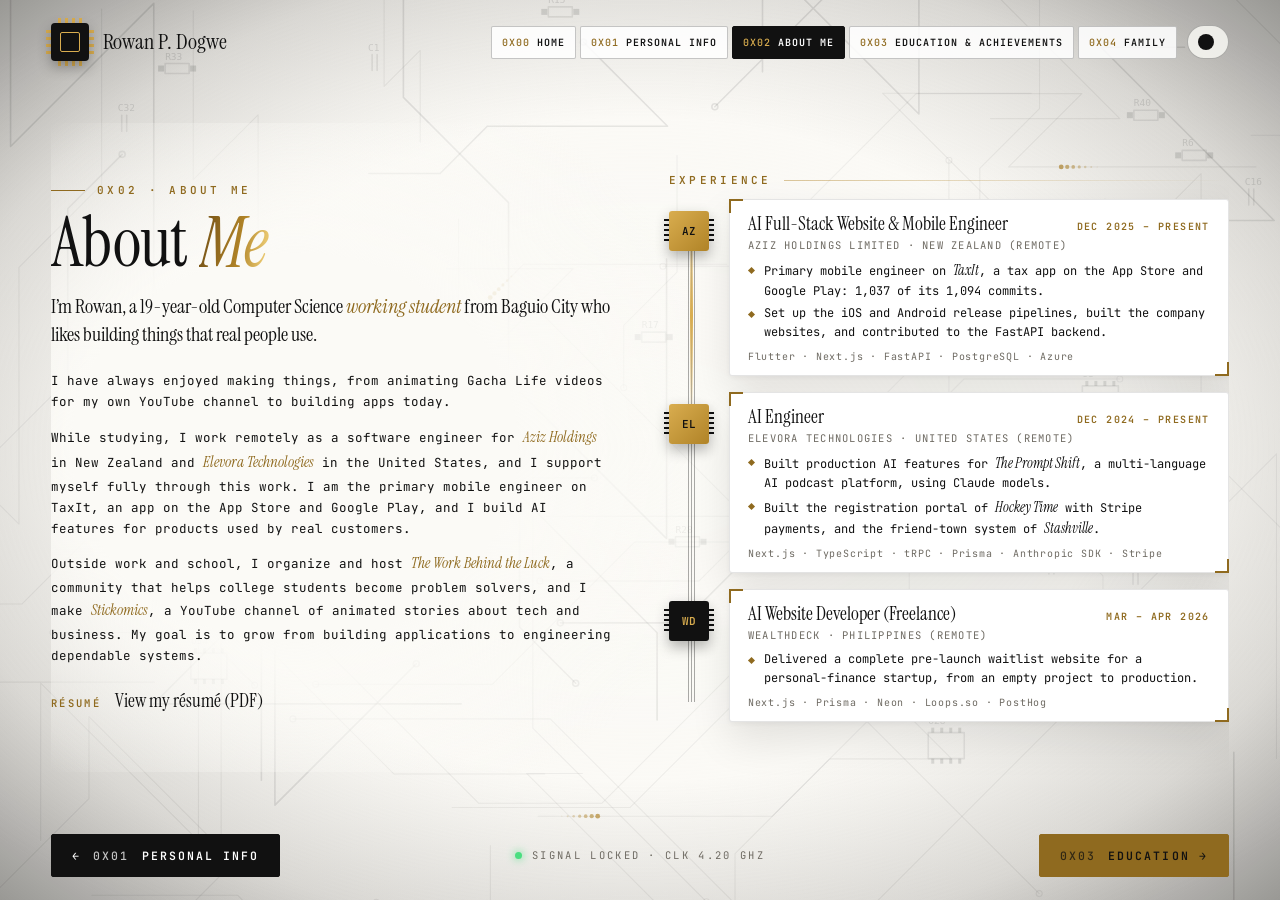
==== about.html @ 0a512150 "Add About Me page, smoother page transition, and Personal Info updates - About Me: personal summary " ====
<!DOCTYPE html>
<html lang="en">
<head>
  <meta charset="UTF-8">
  <meta name="viewport" content="width=device-width, initial-scale=1.0">
  <meta name="description" content="About Rowan P. Dogwe: software engineer and BS Computer Science student building mobile apps, websites, and AI features for companies in New Zealand and the United States.">
  <meta name="author" content="Rowan P. Dogwe">
  <meta name="theme-color" content="#fbfaf6">
  <title>About Me | Rowan P. Dogwe</title>
  <script>(function(){var d=document.documentElement,t;try{t=localStorage.getItem("rpd-theme")}catch(e){}d.setAttribute("data-theme",t==="dark"?"dark":"light");try{var w=JSON.parse(sessionStorage.getItem("rpd-warp")||"null"),f=location.pathname.split("/").pop()||"index.html";if(w&&w.to===f&&Date.now()-w.ts<15000&&!matchMedia("(prefers-reduced-motion: reduce)").matches)d.classList.add("warp-in")}catch(e){}})();</script>
  <link rel="preconnect" href="https://fonts.googleapis.com">
  <link rel="preconnect" href="https://fonts.gstatic.com" crossorigin>
  <link href="https://fonts.googleapis.com/css2?family=Instrument+Serif:ital@0;1&family=JetBrains+Mono:wght@400;500;600;700&display=swap" rel="stylesheet">
  <link rel="stylesheet" href="warp.css?v=202611062124">
  <link rel="stylesheet" href="site.css?v=202611062124">
</head>
<body data-seed="404">
  <canvas id="bg" aria-hidden="true"></canvas>
  <div class="vignette" aria-hidden="true"></div>
  <div class="scan" aria-hidden="true"></div>

  <div class="shell noh">
    <header class="top" data-boot>
      <a class="brand" href="index.html" data-warp><span class="mini" data-warp-anchor="2"><i></i></span><span><b>Rowan P. Dogwe</b><small>RPD-2026 &middot; BSCS &middot; UC Baguio</small></span></a>
      <div class="top-r">
        <nav class="nav" aria-label="Portfolio pages">
          <a href="index.html" data-warp><em>0x00</em><span class="lg">Home</span><span class="sm">Home</span></a>
          <a href="personal-info.html" data-warp><em>0x01</em><span class="lg">Personal Info</span><span class="sm">Personal</span></a>
          <a href="about.html" data-warp aria-current="page"><em>0x02</em><span class="lg">About Me</span><span class="sm">About</span></a>
          <a href="education.html" data-warp><em>0x03</em><span class="lg">Education &amp; Achievements</span><span class="sm">Education</span></a>
          <a href="family.html" data-warp><em>0x04</em><span class="lg">Family</span><span class="sm">Family</span></a>
        </nav>
        <button class="theme-btn" type="button" data-theme-toggle aria-pressed="false"><span class="ico" aria-hidden="true"></span><span class="txt">Dark</span></button>
      </div>
    </header>

    <main class="body">
      <div class="ab">
        <section class="ab-intro">
          <span class="kicker" data-boot>0x02 &middot; About Me</span>
          <h1 class="ab-title" data-boot data-decode>About <i>Me</i></h1>
          <p class="ab-lead" data-boot>I&rsquo;m Rowan, a 19-year-old Computer Science <em>working student</em> from Baguio City who likes building things that real people use.</p>

          <div class="ab-story">
            <p data-boot>I have always enjoyed making things, from animating Gacha Life videos for my own YouTube channel to building apps today.</p>
            <p data-boot>While studying, I work remotely as a software engineer for <em>Aziz Holdings</em> in New Zealand and <em>Elevora Technologies</em> in the United States, and I support myself fully through this work. I am the primary mobile engineer on TaxIt, an app on the App Store and Google Play, and I build AI features for products used by real customers.</p>
            <p data-boot>Outside work and school, I organize and host <em>The Work Behind the Luck</em>, a community that helps college students become problem solvers, and I make <em>Stickomics</em>, a YouTube channel of animated stories about tech and business. My goal is to grow from building applications to engineering dependable systems.</p>
          </div>

          <a class="ab-cv" href="Rowan-Dogwe-Resume.pdf" target="_blank" rel="noopener" data-boot><span>R&eacute;sum&eacute;</span><b>View my r&eacute;sum&eacute; (PDF)</b></a>
        </section>

        <section class="ab-xp" aria-label="Experience">
          <h2 class="ab-h" data-boot>Experience</h2>
          <ol class="xp">
            <li class="xp-item now" data-boot>
              <span class="xp-node">AZ</span>
              <div class="panel tick xp-card">
                <div class="xp-top"><b>AI Full-Stack Website &amp; Mobile Engineer</b><span class="xp-when">Dec 2025 &ndash; Present</span></div>
                <span class="xp-co">Aziz Holdings Limited &middot; New Zealand (remote)</span>
                <ul>
                  <li>Primary mobile engineer on <em>TaxIt</em>, a tax app on the App Store and Google Play: 1,037 of its 1,094 commits.</li>
                  <li>Set up the iOS and Android release pipelines, built the company websites, and contributed to the FastAPI backend.</li>
                </ul>
                <span class="xp-tech">Flutter &middot; Next.js &middot; FastAPI &middot; PostgreSQL &middot; Azure</span>
              </div>
            </li>
            <li class="xp-item now" data-boot>
              <span class="xp-node">EL</span>
              <div class="panel tick xp-card">
                <div class="xp-top"><b>AI Engineer</b><span class="xp-when">Dec 2024 &ndash; Present</span></div>
                <span class="xp-co">Elevora Technologies &middot; United States (remote)</span>
                <ul>
                  <li>Built production AI features for <em>The Prompt Shift</em>, a multi-language AI podcast platform, using Claude models.</li>
                  <li>Built the registration portal of <em>Hockey Time</em> with Stripe payments, and the friend-town system of <em>Stashville</em>.</li>
                </ul>
                <span class="xp-tech">Next.js &middot; TypeScript &middot; tRPC &middot; Prisma &middot; Anthropic SDK &middot; Stripe</span>
              </div>
            </li>
            <li class="xp-item" data-boot>
              <span class="xp-node">WD</span>
              <div class="panel tick xp-card">
                <div class="xp-top"><b>AI Website Developer (Freelance)</b><span class="xp-when">Mar &ndash; Apr 2026</span></div>
                <span class="xp-co">WealthDeck &middot; Philippines (remote)</span>
                <ul>
                  <li>Delivered a complete pre-launch waitlist website for a personal-finance startup, from an empty project to production.</li>
                </ul>
                <span class="xp-tech">Next.js &middot; Prisma &middot; Neon &middot; Loops.so &middot; PostHog</span>
              </div>
            </li>
          </ol>
        </section>
      </div>
    </main>

    <footer class="foot" data-boot>
      <a class="step prev" href="personal-info.html" data-warp>&larr; <em>0x01</em> Personal Info</a>
      <span class="status"><i></i> Signal locked &middot; clk 4.20 GHz</span>
      <a class="step next" href="education.html" data-warp><em>0x03</em> Education &rarr;</a>
    </footer>
  </div>

  <script src="warp.js?v=202611062124"></script>
  <script src="site.js?v=202611062124"></script>
</body>
</html>
---- warp.css ----
/* ==========================================================================
   warp.css: theme switch + "follow the signal" page transition (all pages)
   ========================================================================== */
:root { --warp-bg: #fbfaf6; --warp-ink: #111111; --warp-dim: rgba(17, 17, 17, 0.55); --warp-gold: #b08327; color-scheme: light; }
:root[data-theme="dark"] { --warp-bg: #0b0b0c; --warp-ink: #f2ede2; --warp-dim: rgba(242, 237, 226, 0.55); --warp-gold: #e2bb62; color-scheme: dark; }

/* arriving through a warp: paint the board colour before anything renders */
html.warp-in, html.warp-in body { background: var(--warp-bg) !important; }
html.warp-in body > * { visibility: hidden; }

/* theme switch: a circle that grows out of the button (where supported) */
::view-transition-old(root), ::view-transition-new(root) { animation: none; mix-blend-mode: normal; }

.theme-btn {
  display: inline-flex; align-items: center; gap: 9px; cursor: pointer;
  font: 600 11px "JetBrains Mono", ui-monospace, monospace; letter-spacing: 0.18em; text-transform: uppercase;
  color: var(--warp-ink); background: color-mix(in srgb, var(--warp-bg) 82%, transparent);
  border: 1px solid color-mix(in srgb, var(--warp-ink) 30%, transparent); border-radius: 999px; padding: 8px 14px 8px 10px;
  transition: border-color 0.2s, transform 0.2s;
}
.theme-btn:hover { border-color: var(--warp-gold); transform: translateY(-1px); }
.theme-btn .ico { position: relative; width: 16px; height: 16px; border-radius: 50%; background: var(--warp-ink); overflow: hidden; transition: transform 0.5s cubic-bezier(.2, .8, .2, 1); }
.theme-btn .ico::after { content: ""; position: absolute; width: 12px; height: 12px; border-radius: 50%; top: -3px; right: -3px; background: var(--warp-bg); transition: transform 0.5s cubic-bezier(.2, .8, .2, 1); transform: translate(10px, -10px); }
:root[data-theme="dark"] .theme-btn .ico { background: var(--warp-gold); }
:root[data-theme="dark"] .theme-btn .ico::after { transform: none; }

/* the chip a signal is leaving from glows for a moment */
.warp-src { box-shadow: 0 0 0 2px rgba(217, 173, 79, 0.9), 0 0 40px rgba(217, 173, 79, 0.55) !important; transition: box-shadow 0.3s ease; }

/* ---------- overlay ---------- */
#warp {
  position: fixed; inset: 0; z-index: 2147483000; pointer-events: none;
  font-family: "JetBrains Mono", ui-monospace, Menlo, monospace; color: var(--warp-ink);
  -webkit-font-smoothing: antialiased;
}
#warp.block { pointer-events: auto; cursor: progress; }
#warp canvas { position: absolute; inset: 0; width: 100%; height: 100%; display: block; }

.whud { position: absolute; inset: 0; opacity: 0; transition: opacity 0.4s ease; }
.whud.on { opacity: 1; }
.whud .w-row { position: absolute; left: clamp(18px, 4vw, 48px); right: clamp(18px, 4vw, 48px); display: flex; justify-content: space-between; align-items: flex-start; gap: 16px; font-size: 11px; letter-spacing: 0.24em; text-transform: uppercase; }
.whud .w-top { top: 22px; }
.whud .w-bot { bottom: 22px; align-items: flex-end; }
.whud .w-dim { color: var(--warp-dim); }
.whud .w-gold { color: var(--warp-gold); }
.whud .w-freq { text-align: right; }
.whud .w-freq b { display: block; font: 500 clamp(24px, 3vw, 40px)/1 "JetBrains Mono", monospace; letter-spacing: 0; color: var(--warp-ink); font-variant-numeric: tabular-nums; }
.whud .w-freq b small { font-size: 0.42em; letter-spacing: 0.1em; color: var(--warp-gold); margin-left: 6px; }
.whud .w-dest { position: absolute; left: 0; right: 0; bottom: 12vh; text-align: center; }
.whud .w-dest span { display: block; font-size: 11px; letter-spacing: 0.4em; text-transform: uppercase; color: var(--warp-gold); }
.whud .w-dest b { display: block; margin-top: 8px; font: 400 clamp(38px, 5.6vw, 80px)/1 "Instrument Serif", Georgia, serif; letter-spacing: -0.01em; color: var(--warp-ink); }
.whud .w-dest b i { font-style: italic; color: var(--warp-gold); }
.whud .w-bar { display: block; width: min(240px, 34vw); height: 2px; background: color-mix(in srgb, var(--warp-ink) 14%, transparent); margin-top: 10px; overflow: hidden; }
.whud .w-bar i { display: block; height: 100%; width: 0; background: linear-gradient(90deg, #8a6420, #e2bb62); }
.whud .w-addr { font-variant-numeric: tabular-nums; }
@media (max-width: 640px) {
  .whud .w-row { font-size: 9.5px; letter-spacing: 0.16em; }
  .whud .w-hide-sm { display: none; }
  .whud .w-dest { bottom: 15vh; }
  .theme-btn .txt { display: none; }
  .theme-btn { padding: 8px; }
}
---- site.css ----
/* ==========================================================================
   site.css: inner pages (Personal Info, Education & Achievements, Family)
   Light: white board, black parts, metal-gold highlights.
   Dark:  black board, ivory text, the same gold.
   ========================================================================== */
:root {
  --bg: #fbfaf6; --ink: #111111; --ink-2: #3b3832; --muted: #6e6a62;
  --panel: #ffffff; --panel-2: rgba(255, 255, 255, 0.86); --line: rgba(17, 17, 17, 0.11); --line-2: rgba(17, 17, 17, 0.24);
  --gold: #8f6a1f; --gold-hi: #d9ad4f; --gold-dim: rgba(176, 131, 39, 0.45);
  --solid: #111111; --on-solid: #ffffff; --pin: #111111; --node-line: transparent;
  --shadow: 0 18px 40px rgba(0, 0, 0, 0.1), 0 2px 6px rgba(0, 0, 0, 0.05);
  --vig: radial-gradient(ellipse 70% 62% at 50% 50%, rgba(251, 250, 246, 0.6), transparent), radial-gradient(ellipse at 50% 50%, transparent 52%, rgba(20, 16, 10, 0.16) 78%, rgba(8, 6, 4, 0.4) 100%);
  --serif: "Instrument Serif", Georgia, "Times New Roman", serif;
  --mono: "JetBrains Mono", ui-monospace, Menlo, Consolas, monospace;
}
:root[data-theme="dark"] {
  --bg: #0b0b0c; --ink: #f2ede2; --ink-2: #cfc8b8; --muted: #9c968a;
  --panel: #141414; --panel-2: rgba(20, 20, 20, 0.8); --line: rgba(242, 237, 226, 0.09); --line-2: rgba(242, 237, 226, 0.22);
  --gold: #d9ad4f; --gold-hi: #f1d38a; --gold-dim: rgba(217, 173, 79, 0.38);
  --solid: #f2ede2; --on-solid: #111111; --pin: #c9a063; --node-line: rgba(217, 173, 79, 0.45);
  --shadow: 0 18px 40px rgba(0, 0, 0, 0.55), 0 0 0 1px rgba(217, 173, 79, 0.06);
  --vig: radial-gradient(ellipse 70% 62% at 50% 50%, rgba(217, 173, 79, 0.05), transparent), radial-gradient(ellipse at 50% 50%, transparent 48%, rgba(0, 0, 0, 0.45) 80%, rgba(0, 0, 0, 0.8) 100%);
}
* { box-sizing: border-box; margin: 0; padding: 0; }
html, body { height: 100%; }
body { background: var(--bg); color: var(--ink); font-family: var(--mono); -webkit-font-smoothing: antialiased; overflow: hidden; transition: background-color 0.5s ease, color 0.5s ease; }
a { color: inherit; }
:focus-visible { outline: 2px solid var(--gold); outline-offset: 3px; }

/* ---------- background: circuit board + vignette ---------- */
#bg { position: fixed; inset: 0; width: 100%; height: 100%; display: block; z-index: 0; }
.vignette { position: fixed; inset: 0; z-index: 1; pointer-events: none; background: var(--vig); }

/* ---------- shell ---------- */
.shell { position: relative; z-index: 2; height: 100vh; height: 100dvh; display: grid; grid-template-rows: auto auto minmax(0, 1fr) auto; gap: clamp(10px, 2vh, 20px); padding: clamp(14px, 2.6vh, 26px) clamp(18px, 4vw, 56px); }

/* top bar */
.top { display: flex; align-items: center; justify-content: space-between; gap: 16px; flex-wrap: wrap; }
.brand { display: flex; align-items: center; gap: 14px; text-decoration: none; color: var(--ink); }
.brand .mini { position: relative; width: 38px; height: 38px; background: #111; border-radius: 4px; flex: none; box-shadow: 0 6px 14px rgba(0, 0, 0, 0.3), 0 0 0 1px var(--node-line); }
.brand .mini::before, .brand .mini::after { content: ""; position: absolute; z-index: -1; }
.brand .mini::before { left: 7px; right: 7px; top: -5px; bottom: -5px; background: repeating-linear-gradient(90deg, var(--gold-hi) 0 3px, transparent 3px 7px); }
.brand .mini::after { top: 7px; bottom: 7px; left: -5px; right: -5px; background: repeating-linear-gradient(180deg, var(--gold-hi) 0 3px, transparent 3px 7px); }
.brand .mini i { position: absolute; inset: 9px; border: 1px solid var(--gold-hi); border-radius: 2px; }
.brand b { display: block; font: 400 22px/1 var(--serif); }
.brand small { display: block; margin-top: 4px; font-size: 10px; letter-spacing: 0.2em; text-transform: uppercase; color: var(--muted); }

.top-r { display: flex; align-items: center; gap: 10px; flex-wrap: wrap; justify-content: flex-end; }
.nav { display: flex; flex-wrap: wrap; gap: 6px; }
.nav a {
  display: inline-flex; align-items: center; gap: 9px; text-decoration: none;
  font-size: 11px; font-weight: 600; letter-spacing: 0.14em; text-transform: uppercase;
  color: var(--ink); background: var(--panel-2); border: 1px solid var(--line-2); padding: 10px 14px; border-radius: 2px;
  transition: transform 0.18s, border-color 0.18s, background 0.3s, color 0.3s;
}
.nav a em { font-style: normal; color: var(--gold); font-weight: 500; }
.nav a:hover { transform: translateY(-2px); border-color: var(--gold); }
.nav a[aria-current="page"] { background: var(--solid); border-color: var(--solid); color: var(--on-solid); cursor: default; }
.nav a[aria-current="page"] em { color: var(--gold-hi); }
:root[data-theme="dark"] .nav a[aria-current="page"] em { color: #8a6420; }
.nav a .sm { display: none; }
@media (max-width: 1380px) and (min-width: 861px) {
  .nav { gap: 4px; }
  .nav a { font-size: 10px; letter-spacing: 0.1em; padding: 9px 10px; gap: 7px; }
  .theme-btn .txt { display: none; }
  .brand small { display: none; }
}

/* page header */
.head { display: flex; justify-content: space-between; align-items: flex-end; gap: 24px; }
.kicker { font-size: 11px; font-weight: 600; letter-spacing: 0.3em; text-transform: uppercase; color: var(--gold); display: flex; align-items: center; gap: 12px; }
.kicker::before { content: ""; width: 34px; height: 1px; background: var(--gold); }
.head h1 { margin-top: 8px; font: 400 clamp(46px, 5.4vw, 86px)/0.92 var(--serif); letter-spacing: -0.01em; }
.head h1 i, .metal {
  font-style: italic; padding: 0 0.1em 0.16em 0; margin-bottom: -0.16em; display: inline-block;
  background: linear-gradient(100deg, #6e4c14 0%, #b08327 22%, #e8c66e 34%, #b08327 46%, #7f5a1a 70%, #cfa043 88%, #6e4c14 100%);
  background-size: 260% 100%; -webkit-background-clip: text; background-clip: text; color: transparent;
  animation: shimmer 7s linear infinite;
}
:root[data-theme="dark"] .head h1 i, :root[data-theme="dark"] .metal { background-image: linear-gradient(100deg, #a67a2a 0%, #d9ad4f 22%, #fff0c4 34%, #d9ad4f 46%, #a67a2a 70%, #f1d38a 88%, #a67a2a 100%); }
@keyframes shimmer { from { background-position: 100% 0; } to { background-position: -160% 0; } }
.head p { max-width: 430px; font-size: 13px; line-height: 1.7; color: var(--ink-2); text-align: right; }

/* ---------- panels ---------- */
.body { min-height: 0; overflow: hidden; scrollbar-width: none; display: grid; }
@media (max-height: 600px) and (min-width: 861px) { .body { overflow-y: auto; } }
.body::-webkit-scrollbar { display: none; }
.panel { position: relative; background: var(--panel); border: 1px solid var(--line); border-radius: 3px; box-shadow: var(--shadow); transition: background-color 0.5s ease, border-color 0.5s ease; }
.panel.tick::before, .panel.tick::after { content: ""; position: absolute; width: 12px; height: 12px; border: 0 solid var(--gold); pointer-events: none; }
.panel.tick::before { top: -1px; left: -1px; border-top-width: 2px; border-left-width: 2px; }
.panel.tick::after { bottom: -1px; right: -1px; border-bottom-width: 2px; border-right-width: 2px; }
.label { display: block; font-size: 10px; letter-spacing: 0.22em; text-transform: uppercase; color: var(--gold); }
.label b { color: var(--muted); font-weight: 500; }
.todo { font-style: italic; color: var(--muted) !important; }
.empty { border-style: dashed !important; border-color: var(--gold-dim) !important; background: var(--panel-2) !important; box-shadow: none !important; }

/* the photo chip (same part as on the home page) */
.chip {
  position: relative; width: 100%; padding: 7% 7% 5%; background: linear-gradient(150deg, #1d201e 0%, #121413 55%, #0b0c0c 100%); border-radius: 8px;
  box-shadow: 0 40px 70px rgba(0, 0, 0, 0.38), 0 14px 26px rgba(0, 0, 0, 0.2), 0 0 0 1px var(--node-line);
}
.chip .pins { position: absolute; background: repeating-linear-gradient(90deg, var(--pin) 0 6px, transparent 6px 14px); }
.chip .pins.t, .chip .pins.b { left: 13%; right: 13%; height: 13px; }
.chip .pins.t { top: -13px; } .chip .pins.b { bottom: -13px; }
.chip .pins.l, .chip .pins.r { top: 13%; bottom: 13%; width: 13px; background: repeating-linear-gradient(180deg, var(--pin) 0 6px, transparent 6px 14px); }
.chip .pins.l { left: -13px; } .chip .pins.r { right: -13px; }
.chip .die { position: relative; aspect-ratio: 1; overflow: hidden; border-radius: 2px; background: #060606; box-shadow: inset 0 0 0 1px rgba(217, 173, 79, 0.4); }
.chip .die img { width: 100%; height: 100%; object-fit: cover; display: block; }
.chip .die .slot { position: absolute; inset: 0; display: grid; place-items: center; text-align: center; padding: 18px; color: rgba(241, 211, 138, 0.75); font-size: 11px; letter-spacing: 0.2em; text-transform: uppercase; line-height: 1.9;
  background: repeating-linear-gradient(45deg, #0b0b0b 0 10px, #080808 10px 20px); border: 1px dashed rgba(217, 173, 79, 0.35); }
.chip .die .slot b { display: block; font: italic 400 30px/1.1 var(--serif); letter-spacing: 0; text-transform: none; color: #f1d38a; margin-bottom: 6px; }
.chip .corner { position: absolute; width: 12px; height: 12px; border: 0 solid #f1d38a; z-index: 2; opacity: 0.85; }
.chip .corner.a { top: 6px; left: 6px; border-top-width: 1.5px; border-left-width: 1.5px; }
.chip .corner.d { bottom: 6px; right: 6px; border-bottom-width: 1.5px; border-right-width: 1.5px; }
.chip .marking { display: flex; justify-content: space-between; align-items: flex-end; margin-top: 12px; font-size: 9.5px; letter-spacing: 0.16em; line-height: 1.7; color: rgba(217, 173, 79, 0.8); text-transform: uppercase; }
.chip .marking i { width: 8px; height: 8px; border-radius: 50%; background: rgba(217, 173, 79, 0.55); margin-bottom: 4px; }
.fig { margin-top: 26px; text-align: center; font-size: 10px; letter-spacing: 0.2em; text-transform: uppercase; color: var(--muted); }
.fig b { color: var(--gold); font-weight: 600; }

/* ---------- personal info: the same composition as the home page ---------- */
.shell.noh { grid-template-rows: auto minmax(0, 1fr) auto; }
.pi { align-self: center; display: grid; grid-template-columns: minmax(0, 760px) auto; justify-content: center; align-items: center; gap: clamp(32px, 5vw, 90px); }
.pi-text { position: relative; }
.pi-text::before { content: ""; position: absolute; inset: -70px -90px -50px -90px; z-index: -1; pointer-events: none; background: radial-gradient(ellipse 60% 58% at 45% 50%, var(--bg) 52%, transparent 100%); }
.pi-name { margin-top: 18px; font: 400 clamp(44px, min(6.4vw, 11vh), 108px)/0.9 var(--serif); letter-spacing: -0.01em; }
.pi-name i { display: block; padding-left: 0.42em; }
.pi-name i {
  font-style: italic; padding-bottom: 0.18em; margin-bottom: -0.18em; padding-right: 0.12em; width: max-content;
  background: linear-gradient(100deg, #6e4c14 0%, #b08327 22%, #e8c66e 34%, #b08327 46%, #7f5a1a 70%, #cfa043 88%, #6e4c14 100%);
  background-size: 260% 100%; -webkit-background-clip: text; background-clip: text; color: transparent; animation: shimmer 7s linear infinite;
}
:root[data-theme="dark"] .pi-name i { background-image: linear-gradient(100deg, #a67a2a 0%, #d9ad4f 22%, #fff0c4 34%, #d9ad4f 46%, #a67a2a 70%, #f1d38a 88%, #a67a2a 100%); }
.pi-desc { margin-top: 22px; max-width: 580px; font-size: 14px; font-weight: 500; line-height: 1.7; color: var(--ink); }
.pi-contact { margin-top: clamp(20px, 3.4vh, 36px); display: flex; flex-wrap: wrap; gap: 8px 34px; max-width: 800px; }
.pi-mail { display: inline-flex; align-items: baseline; gap: 12px; text-decoration: none; color: var(--ink); }
.pi-mail span { font-size: 10.5px; font-weight: 600; letter-spacing: 0.22em; text-transform: uppercase; color: var(--gold); }
.pi-mail b { font: 400 clamp(17px, min(1.5vw, 2.9vh), 23px)/1.15 var(--serif); font-weight: 400; background: linear-gradient(var(--gold), var(--gold)) 0 100% / 0 1px no-repeat; transition: background-size 0.3s ease; }
a.pi-mail:hover b { background-size: 100% 1px; }
.facts { margin-top: clamp(22px, 4vh, 40px); max-width: 800px; display: grid; grid-template-columns: repeat(12, minmax(0, 1fr)); column-gap: 26px; }
.hob { list-style: none; display: grid; gap: 3px; margin-top: 2px; }
.hob li { position: relative; padding-left: 18px; }
.hob li::before { content: ""; position: absolute; left: 2px; top: 0.55em; width: 6px; height: 6px; background: var(--gold); transform: rotate(45deg); }
.fact.c6 { grid-column: span 6; } .fact.c7 { grid-column: span 7; } .fact.c2 { grid-column: span 2; } .fact.c3 { grid-column: span 3; } .fact.c4 { grid-column: span 4; } .fact.c5 { grid-column: span 5; } .fact.c8 { grid-column: span 8; } .fact.c12 { grid-column: 1 / -1; }
.fact { padding: 12px 0 11px; border-top: 1px solid var(--line-2); min-width: 0; }
.fact dd.todo { color: var(--muted) !important; }
.fact.w2 { grid-column: span 2; }
.fact.w3 { grid-column: 1 / -1; }
.fact dd.skills { display: flex; flex-wrap: wrap; gap: 5px; margin-top: 8px; font: 500 10.5px/1 var(--mono); letter-spacing: 0.06em; }
.fact dd.skills span { padding: 5px 9px; border: 1px solid var(--gold-dim); border-radius: 999px; color: var(--ink); background: color-mix(in srgb, var(--bg) 70%, transparent); }
.fact dd.skills span:first-child { background: var(--solid); color: var(--on-solid); border-color: var(--solid); }
.fact dt { font-size: 10.5px; font-weight: 600; letter-spacing: 0.22em; text-transform: uppercase; color: var(--gold); }
.fact dd { margin-top: 5px; font: 400 clamp(17px, min(1.6vw, 3.1vh), 25px)/1.15 var(--serif); color: var(--ink); overflow-wrap: anywhere; }
.fact dd a { text-decoration: none; background: linear-gradient(var(--gold), var(--gold)) 0 100% / 0 1px no-repeat; transition: background-size 0.3s ease; }
.fact dd a:hover { background-size: 100% 1px; }
.fact dd.todo { font-style: italic; font-size: clamp(16px, 1.3vw, 19px); }
.pi .figure { position: relative; width: clamp(220px, min(28vw, 54vh), 440px); }
.pi .figure::before { content: ""; position: absolute; inset: -16%; z-index: -1; border-radius: 50%; background: radial-gradient(circle, rgba(217, 173, 79, 0.2), transparent 62%); animation: breathe 4s ease-in-out infinite; }
@keyframes breathe { 50% { transform: scale(1.07); opacity: 0.6; } }
.pi .chipcol { padding: 16px; }
.pi .chip .pins { background: repeating-linear-gradient(90deg, var(--pin) 0 7px, transparent 7px 17px); }
.pi .chip .pins.l, .pi .chip .pins.r { background: repeating-linear-gradient(180deg, var(--pin) 0 7px, transparent 7px 17px); width: 16px; }
.pi .chip .pins.t, .pi .chip .pins.b { height: 16px; }
.pi .chip .pins.t { top: -16px; } .pi .chip .pins.b { bottom: -16px; } .pi .chip .pins.l { left: -16px; } .pi .chip .pins.r { right: -16px; }
.pi .chip .marking { font-size: 10px; }

/* ---------- about me ---------- */
.ab { align-self: center; display: grid; grid-template-columns: minmax(0, 560px) minmax(0, 640px); justify-content: center; gap: clamp(28px, 4.5vw, 72px); align-items: center; }
.ab-intro { position: relative; }
.ab-intro::before { content: ""; position: absolute; inset: -60px -80px; z-index: -1; pointer-events: none; background: radial-gradient(ellipse 62% 60% at 45% 50%, var(--bg) 50%, transparent 100%); }
.ab-title { margin-top: 14px; font: 400 clamp(42px, min(5.4vw, 10vh), 92px)/0.92 var(--serif); letter-spacing: -0.01em; }
.ab-title i {
  font-style: italic; display: inline-block; padding: 0 0.12em 0.18em 0; margin-bottom: -0.18em;
  background: linear-gradient(100deg, #6e4c14 0%, #b08327 22%, #e8c66e 34%, #b08327 46%, #7f5a1a 70%, #cfa043 88%, #6e4c14 100%);
  background-size: 260% 100%; -webkit-background-clip: text; background-clip: text; color: transparent; animation: shimmer 7s linear infinite;
}
:root[data-theme="dark"] .ab-title i { background-image: linear-gradient(100deg, #a67a2a 0%, #d9ad4f 22%, #fff0c4 34%, #d9ad4f 46%, #a67a2a 70%, #f1d38a 88%, #a67a2a 100%); }
.ab-lead { margin-top: 18px; font: 400 clamp(18px, 1.55vw, 23px)/1.4 var(--serif); color: var(--ink); max-width: 560px; }
.ab-lead em { font-style: italic; color: var(--gold); }
.ab-story { margin-top: clamp(14px, 2.4vh, 22px); display: grid; gap: clamp(8px, 1.4vh, 12px); max-width: 580px; }
.ab-story p { font-size: 12.5px; line-height: 1.7; color: var(--ink); }
.ab-story em { font-style: italic; font-family: var(--serif); font-size: 1.2em; color: var(--gold); }
.ab-stats { margin-top: clamp(16px, 3vh, 26px); display: grid; grid-template-columns: repeat(3, auto); justify-content: start; gap: 0 clamp(20px, 2.6vw, 40px); }
.ab-stats div { border-top: 1px solid var(--line-2); padding-top: 10px; }
.ab-stats b { display: block; font: 400 clamp(30px, 3vw, 46px)/1 var(--serif); color: var(--ink); }
.ab-stats span { display: block; margin-top: 6px; font-size: 10px; font-weight: 600; letter-spacing: 0.16em; line-height: 1.6; text-transform: uppercase; color: var(--gold); }
.ab-notes { margin-top: clamp(14px, 2.6vh, 24px); display: grid; grid-template-columns: 1fr 1fr; gap: 20px; max-width: 600px; }
.ab-note p { margin-top: 6px; font-size: 12px; line-height: 1.65; color: var(--ink); }
.ab-note .label { font-weight: 600; }
.ab-note em { font-style: italic; color: var(--gold); }
.ab-cv { display: inline-flex; align-items: baseline; gap: 14px; margin-top: clamp(14px, 2.6vh, 24px); text-decoration: none; color: var(--ink); }
.ab-cv span { font-size: 10.5px; font-weight: 600; letter-spacing: 0.22em; text-transform: uppercase; color: var(--gold); }
.ab-cv b { font: 400 clamp(18px, 1.5vw, 22px)/1.15 var(--serif); background: linear-gradient(var(--gold), var(--gold)) 0 100% / 0 1px no-repeat; transition: background-size 0.3s ease; }
.ab-cv:hover b { background-size: 100% 1px; }

.ab-h { font-size: 11px; font-weight: 600; letter-spacing: 0.3em; text-transform: uppercase; color: var(--gold); margin-bottom: 12px; display: flex; align-items: center; gap: 12px; }
.ab-h::after { content: ""; flex: 1; height: 1px; background: linear-gradient(90deg, var(--gold-dim), transparent); }
.xp { list-style: none; position: relative; display: grid; gap: clamp(10px, 1.8vh, 16px); }
.xp::before { content: ""; position: absolute; left: 19px; top: 20px; bottom: 20px; width: 7px; background: repeating-linear-gradient(90deg, var(--ink) 0 1px, transparent 1px 3px); opacity: 0.35; }
.xp::after { content: ""; position: absolute; left: 21px; top: 20px; bottom: 20px; width: 3px; background: linear-gradient(180deg, transparent, var(--gold-hi), transparent); background-size: 100% 40%; background-repeat: no-repeat; animation: xprun 2.8s linear infinite; }
@keyframes xprun { from { background-position: 0 -60%; } to { background-position: 0 160%; } }
.xp-item { position: relative; display: grid; grid-template-columns: 46px 1fr; gap: 14px; align-items: start; }
.xp::before, .xp::after { z-index: 0; }
.xp-item::before { content: ""; position: absolute; z-index: 1; left: -5px; width: 50px; top: 20px; height: 24px; background: repeating-linear-gradient(180deg, var(--pin) 0 2px, transparent 2px 5px); }
.xp-node { position: relative; z-index: 2; margin-top: 12px; width: 40px; height: 40px; background: #111; border-radius: 3px; display: grid; place-items: center; font-size: 11px; font-weight: 600; color: #d9ad4f; box-shadow: 0 6px 14px rgba(0, 0, 0, 0.3), 0 0 0 1px var(--node-line); }
.xp-item.now .xp-node { background: linear-gradient(135deg, #d9ad4f, #b08327); color: #111; }
.xp-card { padding: 13px 18px 12px; }
.xp-top { display: flex; justify-content: space-between; align-items: baseline; gap: 14px; }
.xp-top b { font: 400 clamp(18px, 1.5vw, 23px)/1.15 var(--serif); }
.xp-when { flex: none; font-size: 10px; font-weight: 600; letter-spacing: 0.14em; text-transform: uppercase; color: var(--gold); }
.xp-co { display: block; margin-top: 3px; font-size: 10.5px; letter-spacing: 0.12em; text-transform: uppercase; color: var(--muted); }
.xp-card ul { list-style: none; margin-top: 8px; display: grid; gap: 4px; }
.xp-card li { position: relative; padding-left: 16px; font-size: 12px; line-height: 1.55; color: var(--ink); }
.xp-card li::before { content: ""; position: absolute; left: 1px; top: 0.6em; width: 5px; height: 5px; background: var(--gold); transform: rotate(45deg); }
.xp-card li em { font-style: italic; font-family: var(--serif); font-size: 1.15em; }
.xp-tech { display: block; margin-top: 8px; font-size: 10px; letter-spacing: 0.08em; color: var(--muted); }

/* ---------- education & achievements ---------- */
.edu { align-self: center; width: 100%; max-width: 1240px; justify-self: center; display: grid; grid-template-rows: 1fr auto; gap: clamp(14px, 2.4vh, 24px); }
.bus { position: relative; display: grid; grid-template-columns: repeat(5, minmax(0, 1fr)); gap: 12px; align-content: center; }
.bus::before { content: ""; position: absolute; left: 10%; right: 10%; top: 17px; height: 7px; background: repeating-linear-gradient(180deg, var(--ink) 0 1px, transparent 1px 3px); opacity: 0.4; }
.bus::after { content: ""; position: absolute; left: 10%; right: 10%; top: 19px; height: 3px; background: linear-gradient(90deg, transparent, var(--gold-hi), transparent); background-size: 40% 100%; background-repeat: no-repeat; animation: busrun 2.6s linear infinite; }
@keyframes busrun { from { background-position: -60% 0; } to { background-position: 160% 0; } }
.stop { position: relative; display: flex; flex-direction: column; align-items: center; z-index: 1; }
.node { width: 40px; height: 40px; background: #111; border-radius: 3px; display: grid; place-items: center; font-size: 11px; font-weight: 600; color: #d9ad4f; box-shadow: 0 6px 14px rgba(0, 0, 0, 0.3), 0 0 0 1px var(--node-line); position: relative; }
.node::before { content: ""; position: absolute; inset: -5px 8px; background: repeating-linear-gradient(90deg, var(--pin) 0 2px, transparent 2px 5px); z-index: -1; }
.stop.now .node { background: linear-gradient(135deg, #d9ad4f, #b08327); color: #111; box-shadow: 0 0 0 6px rgba(217, 173, 79, 0.25), 0 6px 18px rgba(176, 131, 39, 0.5); animation: now 1.6s ease-in-out infinite; }
@keyframes now { 50% { box-shadow: 0 0 0 12px rgba(217, 173, 79, 0.08), 0 6px 18px rgba(176, 131, 39, 0.5); } }
.stop .panel { margin-top: 14px; width: 100%; min-height: clamp(150px, 24vh, 210px); padding: 14px 14px 12px; display: flex; flex-direction: column; gap: 6px; }
.stop h2 { font: 400 clamp(19px, 1.6vw, 24px)/1.12 var(--serif); }
.stop p { font-size: 11.5px; line-height: 1.55; color: var(--ink-2); }
.stop .tag { margin-top: auto; align-self: flex-start; font-size: 9.5px; letter-spacing: 0.18em; text-transform: uppercase; padding: 4px 8px; border: 1px solid var(--gold-dim); color: var(--gold); }
.stop.now .panel { border-color: var(--gold); }
.stop.now .tag { background: var(--solid); color: var(--gold-hi); border-color: var(--solid); }
:root[data-theme="dark"] .stop.now .tag { color: #6e4c14; }

.awards h3 { font-size: 11px; font-weight: 600; letter-spacing: 0.3em; text-transform: uppercase; color: var(--gold); margin-bottom: 10px; display: flex; align-items: center; gap: 12px; }
.awards h3::after { content: ""; flex: 1; height: 1px; background: linear-gradient(90deg, var(--gold-dim), transparent); }
.awards .row { display: grid; grid-template-columns: repeat(4, minmax(0, 1fr)); gap: 12px; }
.award { padding: 14px 16px; display: grid; grid-template-columns: 42px 1fr; gap: 12px; align-items: start; }
.medal { width: 42px; height: 42px; border-radius: 50%; background: radial-gradient(circle at 35% 30%, #f6e1a6, #c99a3e 45%, #7a5418 100%); display: grid; place-items: center; font-size: 13px; font-weight: 700; color: #3a2a0c; box-shadow: inset 0 -3px 6px rgba(0, 0, 0, 0.25), 0 4px 10px rgba(122, 84, 24, 0.4); }
.award b { display: block; font: 400 clamp(18px, 1.5vw, 22px)/1.1 var(--serif); }
.award p { margin-top: 5px; font-size: 11px; line-height: 1.55; color: var(--ink-2); }
.award.empty .medal { background: none; border: 1px dashed var(--gold-dim); color: var(--gold); box-shadow: none; }

/* ---------- family ---------- */
.family { align-self: center; display: grid; grid-template-columns: minmax(0, 520px) minmax(0, 520px); justify-content: center; gap: clamp(28px, 4vw, 60px); align-items: center; }
.family .figure { width: min(100%, 58vh, 520px); justify-self: center; }
.family .chipcol { padding: 13px; }
.family .chip .die { aspect-ratio: 4 / 3; }
.regs { display: grid; grid-template-columns: repeat(2, minmax(0, 1fr)); gap: 10px; align-content: center; }
.reg { padding: 16px 18px; }
.reg.w2 { grid-column: 1 / -1; }
.reg .val { display: block; margin-top: 6px; font: 400 clamp(19px, 1.75vw, 26px)/1.15 var(--serif); }

/* ---------- footer: prev / next ---------- */
.foot { display: grid; grid-template-columns: 1fr auto 1fr; align-items: center; gap: 16px; }
.foot .status { font-size: 10.5px; letter-spacing: 0.22em; text-transform: uppercase; color: var(--muted); display: inline-flex; align-items: center; gap: 10px; white-space: nowrap; }
.foot .status i { width: 7px; height: 7px; border-radius: 50%; background: #4ade80; box-shadow: 0 0 8px #4ade80; animation: blink 1s steps(2, jump-none) infinite; }
@keyframes blink { 50% { opacity: 0.25; box-shadow: none; } }
.step { justify-self: start; display: inline-flex; align-items: center; gap: 12px; text-decoration: none; font-size: 11.5px; font-weight: 600; letter-spacing: 0.18em; text-transform: uppercase; padding: 13px 20px; border-radius: 2px; transition: transform 0.18s, background 0.3s, color 0.3s, box-shadow 0.18s; }
.step em { font-style: normal; font-weight: 500; opacity: 0.75; }
.step.prev { background: var(--solid); color: var(--on-solid); border: 1px solid var(--solid); }
.step.prev:hover { transform: translateX(-3px); box-shadow: 0 10px 26px rgba(0, 0, 0, 0.25); }
.step.next { justify-self: end; background: var(--gold); color: #111; border: 1px solid var(--gold); }
.step.next:hover { background: var(--gold-hi); border-color: var(--gold-hi); transform: translateX(3px); box-shadow: 0 10px 26px rgba(176, 131, 39, 0.4); }

/* ---------- boot sequence (after the warp, or on a normal load) ---------- */
[data-boot] { opacity: 0; transform: translateY(18px); filter: blur(6px); }
body.booted [data-boot] { opacity: 1; transform: none; filter: none; transition: opacity 0.7s ease calc(var(--i, 0) * 55ms), transform 0.8s cubic-bezier(.2, .8, .2, 1) calc(var(--i, 0) * 55ms), filter 0.7s ease calc(var(--i, 0) * 55ms); }
[data-boot].still { opacity: 1 !important; transform: none !important; filter: none !important; }
.scan { position: fixed; left: 0; right: 0; top: 0; height: 2px; z-index: 5; pointer-events: none; background: linear-gradient(90deg, transparent, var(--gold-hi), transparent); box-shadow: 0 0 18px var(--gold-hi); opacity: 0; }
body.booted .scan { animation: scan 1.1s cubic-bezier(.5, 0, .3, 1) 0.05s 1 both; }
@keyframes scan { 0% { top: 0; opacity: 0; } 10% { opacity: 1; } 90% { opacity: 0.8; } 100% { top: 100%; opacity: 0; } }

/* ---------- shorter laptop screens ---------- */
@media (max-height: 760px) and (min-width: 861px) {
  .head h1 { font-size: clamp(40px, 4.4vw, 64px); }
  .head p { font-size: 12px; line-height: 1.6; }
  .pi-name { font-size: clamp(46px, 5.6vw, 84px); margin-top: 12px; }
  .ab-title { font-size: clamp(42px, 4.6vw, 70px); }
  .ab-story p { font-size: 11.5px; line-height: 1.6; }
  .ab-lead { font-size: clamp(16px, 1.35vw, 19px); margin-top: 12px; }
  .ab-stats b { font-size: clamp(26px, 2.5vw, 36px); }
  .xp-card { padding: 9px 15px 9px; }
  .xp-card ul { margin-top: 5px; gap: 2px; }
  .xp-card li { font-size: 11px; line-height: 1.45; }
  .xp-tech { margin-top: 5px; }
  .xp { gap: 8px; }
  .pi-desc { margin-top: 14px; font-size: 12px; line-height: 1.6; }
  .facts { margin-top: 14px; }
  .pi-contact { margin-top: 14px; }
  .fact { padding: 8px 0 7px; }
  .fact dd { font-size: clamp(17px, 1.45vw, 21px); }
  .fig { margin-top: 18px; }
  .reg { padding: 11px 15px; }
  .reg .val { font-size: clamp(17px, 1.5vw, 22px); margin-top: 4px; }
  .stop .panel { min-height: 140px; padding: 11px 12px 10px; }
  .award { padding: 11px 14px; }
  .step { padding: 11px 16px; }
}

/* ---------- phones and tablets: allow scrolling ---------- */
@media (max-width: 860px) {
  body { overflow: auto; }
  .shell { height: auto; min-height: 100dvh; grid-template-rows: auto; }
  .top-r { width: 100%; justify-content: space-between; }
  .nav { flex: 1; display: grid; grid-template-columns: repeat(5, 1fr); gap: 4px; }
  .nav a { justify-content: center; flex-direction: column; gap: 3px; padding: 8px 2px; font-size: 8.5px; letter-spacing: 0.04em; text-align: center; min-width: 0; }
  .nav a .lg { display: none; } .nav a .sm { display: inline; }
  .head { flex-direction: column; align-items: flex-start; gap: 10px; }
  .head p { text-align: left; }
  .personal, .family { grid-template-columns: 1fr; }
  .pi { grid-template-columns: 1fr; padding: 0; gap: 34px; }
  .ab { grid-template-columns: 1fr; padding: 0; gap: 34px; }
  .ab-notes { grid-template-columns: 1fr; }
  .xp-top { flex-direction: column; gap: 4px; }
  .pi .figure { order: -1; justify-self: center; width: min(68vw, 320px); }
  .facts { grid-template-columns: 1fr 1fr; }
  .fact.c2, .fact.c3 { grid-column: span 1; }
  .fact.c4, .fact.c5, .fact.c6, .fact.c7, .fact.c8, .fact.c12 { grid-column: 1 / -1; }
  .fact.w2 { grid-column: 1 / -1; }
  .bus { grid-template-columns: 1fr; gap: 10px; }
  .bus::before, .bus::after { display: none; }
  .stop { flex-direction: row; align-items: stretch; gap: 12px; }
  .stop .panel { margin-top: 0; min-height: 0; }
  .awards .row { grid-template-columns: 1fr 1fr; }
  .foot { grid-template-columns: 1fr 1fr; }
  .foot .status { display: none; }
  .step { padding: 12px 14px; font-size: 10.5px; letter-spacing: 0.1em; }
}
@media (max-width: 520px) {
  .awards .row, .regs { grid-template-columns: 1fr; }
  .pi-name i { padding-left: 0; }
}
@media (prefers-reduced-motion: reduce) {
  *, *::before, *::after { animation-duration: 0.01ms !important; animation-iteration-count: 1 !important; transition-duration: 0.01ms !important; }
}
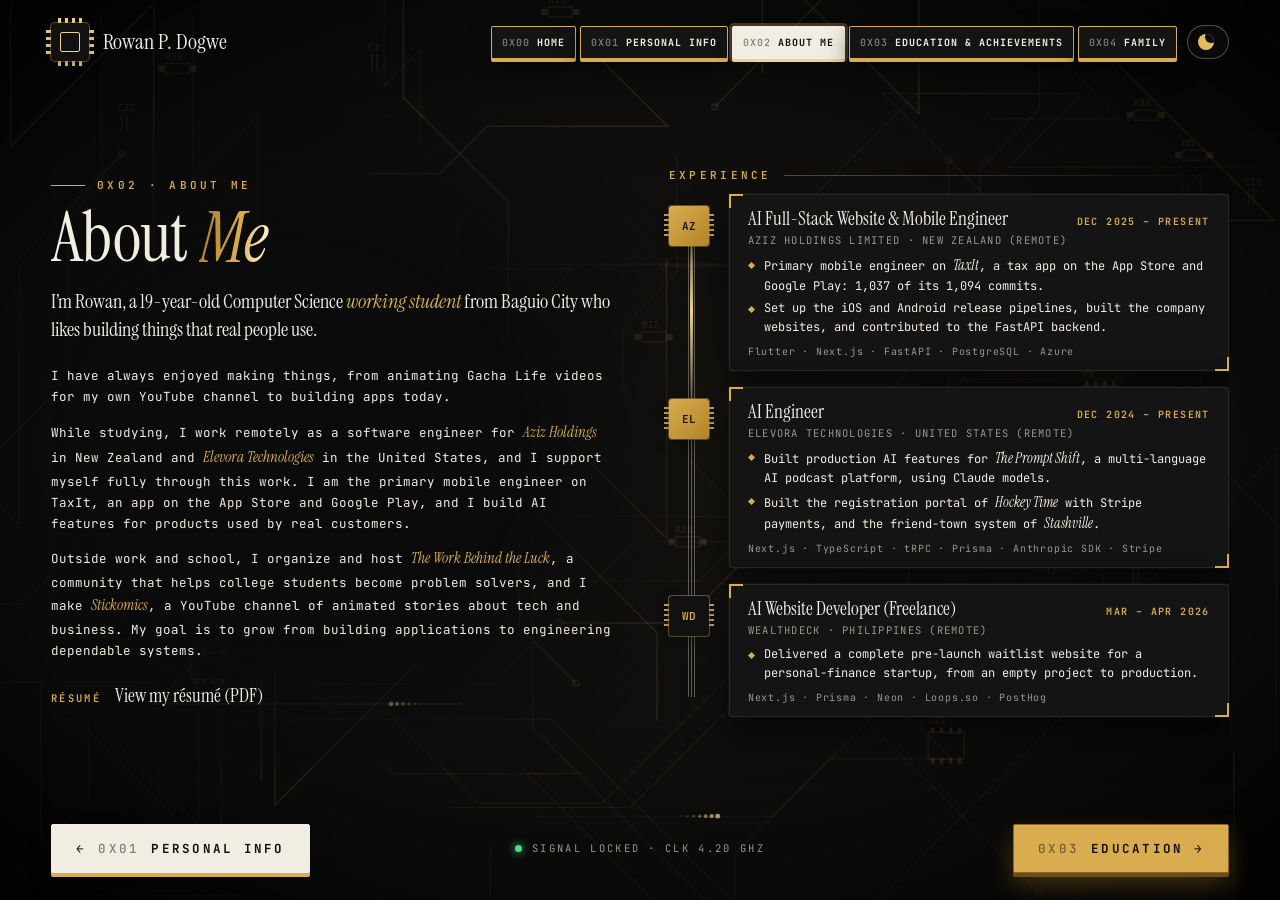
==== commit b7fba65b: "Dark theme by default; highlighted navigation buttons - Black (dark) theme is the default for every " ====
--- a/about.html
+++ b/about.html
@@ -5,14 +5,14 @@
   <meta name="viewport" content="width=device-width, initial-scale=1.0">
   <meta name="description" content="About Rowan P. Dogwe: software engineer and BS Computer Science student building mobile apps, websites, and AI features for companies in New Zealand and the United States.">
   <meta name="author" content="Rowan P. Dogwe">
-  <meta name="theme-color" content="#fbfaf6">
+  <meta name="theme-color" content="#0b0b0c">
   <title>About Me | Rowan P. Dogwe</title>
-  <script>(function(){var d=document.documentElement,t;try{t=localStorage.getItem("rpd-theme")}catch(e){}d.setAttribute("data-theme",t==="dark"?"dark":"light");try{var w=JSON.parse(sessionStorage.getItem("rpd-warp")||"null"),f=location.pathname.split("/").pop()||"index.html";if(w&&w.to===f&&Date.now()-w.ts<15000&&!matchMedia("(prefers-reduced-motion: reduce)").matches)d.classList.add("warp-in")}catch(e){}})();</script>
+  <script>(function(){var d=document.documentElement,t;try{t=localStorage.getItem("rpd-theme2")}catch(e){}d.setAttribute("data-theme",t==="light"?"light":"dark");try{var w=JSON.parse(sessionStorage.getItem("rpd-warp")||"null"),f=location.pathname.split("/").pop()||"index.html";if(w&&w.to===f&&Date.now()-w.ts<15000&&!matchMedia("(prefers-reduced-motion: reduce)").matches)d.classList.add("warp-in")}catch(e){}})();</script>
   <link rel="preconnect" href="https://fonts.googleapis.com">
   <link rel="preconnect" href="https://fonts.gstatic.com" crossorigin>
   <link href="https://fonts.googleapis.com/css2?family=Instrument+Serif:ital@0;1&family=JetBrains+Mono:wght@400;500;600;700&display=swap" rel="stylesheet">
-  <link rel="stylesheet" href="warp.css?v=202611062124">
-  <link rel="stylesheet" href="site.css?v=202611062124">
+  <link rel="stylesheet" href="warp.css?v=202611062329">
+  <link rel="stylesheet" href="site.css?v=202611062329">
 </head>
 <body data-seed="404">
   <canvas id="bg" aria-hidden="true"></canvas>
@@ -100,7 +100,7 @@
     </footer>
   </div>
 
-  <script src="warp.js?v=202611062124"></script>
-  <script src="site.js?v=202611062124"></script>
+  <script src="warp.js?v=202611062329"></script>
+  <script src="site.js?v=202611062329"></script>
 </body>
 </html>
--- a/site.css
+++ b/site.css
@@ -335,3 +335,27 @@
 @media (prefers-reduced-motion: reduce) {
   *, *::before, *::after { animation-duration: 0.01ms !important; animation-iteration-count: 1 !important; transition-duration: 0.01ms !important; }
 }
+
+/* ==========================================================================
+   Highlighted navigation: raised, high-contrast buttons so they are easy to
+   spot; the 0x0… numbers are dimmed so the page names read first.
+   ========================================================================== */
+:root { --btn-edge: #111111; --btn-lift: 0 3px 0 #111111, 0 10px 22px rgba(0, 0, 0, 0.14); }
+:root[data-theme="dark"] { --btn-edge: #d9ad4f; --btn-lift: 0 3px 0 #d9ad4f, 0 10px 22px rgba(0, 0, 0, 0.5); }
+
+.nav a { background: var(--panel); border: 1.5px solid var(--btn-edge); color: var(--ink); font-weight: 700; box-shadow: var(--btn-lift); }
+.nav a:hover { transform: translateY(-2px); border-color: var(--gold); box-shadow: 0 5px 0 var(--gold), 0 12px 26px rgba(176, 131, 39, 0.25); }
+.nav a[aria-current="page"] { background: var(--solid); color: var(--on-solid); border-color: var(--solid); box-shadow: 0 3px 0 var(--gold-hi), 0 0 0 3px rgba(217, 173, 79, 0.28), 0 10px 22px rgba(0, 0, 0, 0.2); }
+.nav a em, .step em { color: inherit !important; opacity: 0.5 !important; font-weight: 500; }
+
+.step { font-size: 12.5px; font-weight: 700; padding: 15px 24px; border-width: 1.5px; }
+.step.prev { box-shadow: 0 4px 0 var(--gold), 0 12px 26px rgba(0, 0, 0, 0.22); }
+.step.prev:hover { transform: translate(-3px, -2px); box-shadow: 0 6px 0 var(--gold), 0 14px 30px rgba(0, 0, 0, 0.28); }
+.step.next { border-color: #8a6420; box-shadow: 0 4px 0 #6e4c14, 0 0 0 0 rgba(217, 173, 79, 0.55), 0 12px 26px rgba(176, 131, 39, 0.35); animation: nextGlow 2.4s ease-in-out infinite; }
+.step.next:hover { transform: translate(3px, -2px); box-shadow: 0 6px 0 #6e4c14, 0 14px 30px rgba(176, 131, 39, 0.45); animation: none; }
+@keyframes nextGlow { 50% { box-shadow: 0 4px 0 #6e4c14, 0 0 0 7px rgba(217, 173, 79, 0), 0 12px 26px rgba(176, 131, 39, 0.35); } }
+.foot { padding-bottom: 4px; }
+
+@media (max-height: 760px) and (min-width: 861px) { .step { padding: 12px 20px; } }
+@media (max-width: 860px) { .step { padding: 12px 14px; font-size: 11px; } .nav a { box-shadow: 0 2px 0 var(--btn-edge); } }
+@media (prefers-reduced-motion: reduce) { .step.next { animation: none; } }
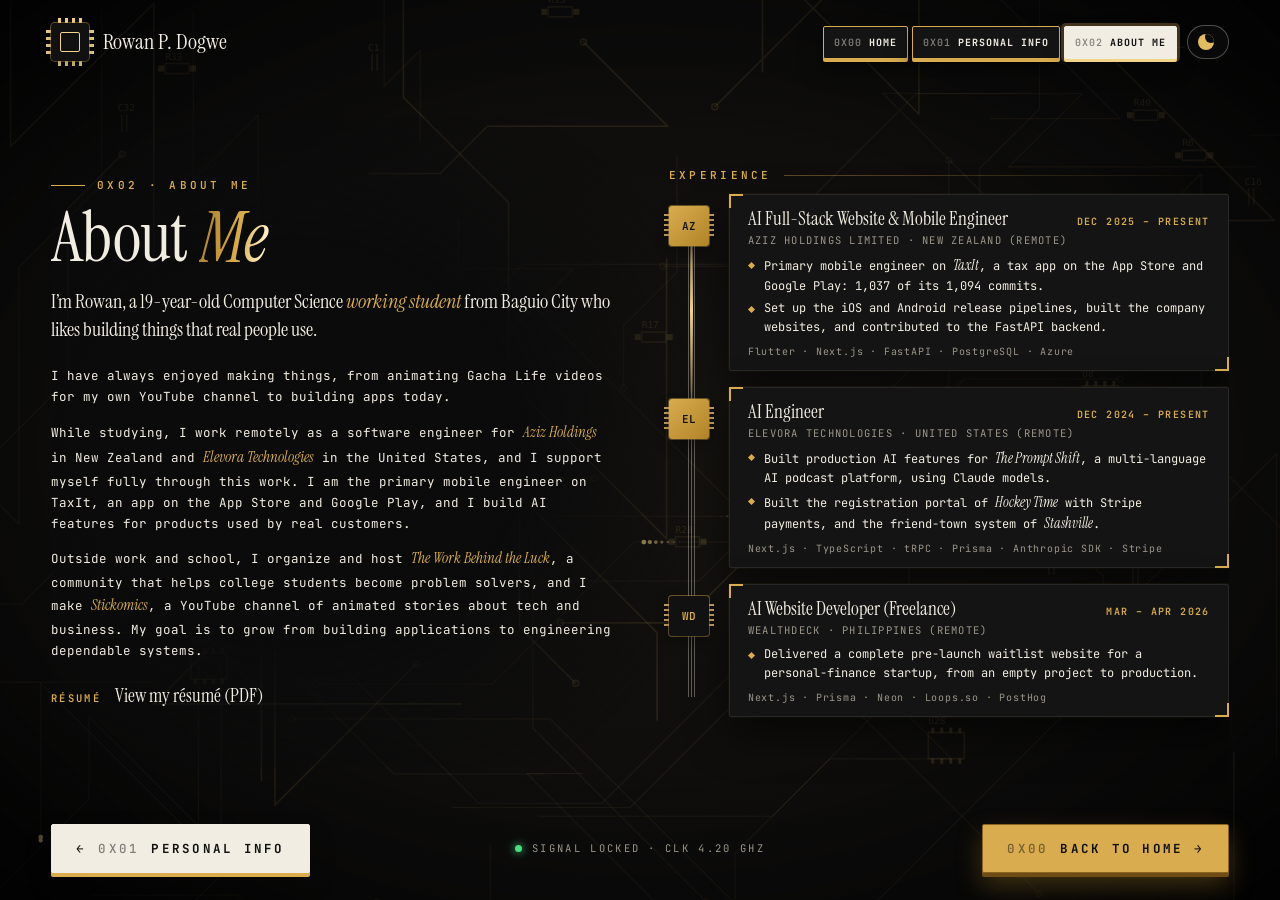
==== commit 48423ca4: "Show only Home, Personal Info, and About Me for now Education and Family stay in the repo but are un" ====
--- a/about.html
+++ b/about.html
@@ -27,8 +27,6 @@
           <a href="index.html" data-warp><em>0x00</em><span class="lg">Home</span><span class="sm">Home</span></a>
           <a href="personal-info.html" data-warp><em>0x01</em><span class="lg">Personal Info</span><span class="sm">Personal</span></a>
           <a href="about.html" data-warp aria-current="page"><em>0x02</em><span class="lg">About Me</span><span class="sm">About</span></a>
-          <a href="education.html" data-warp><em>0x03</em><span class="lg">Education &amp; Achievements</span><span class="sm">Education</span></a>
-          <a href="family.html" data-warp><em>0x04</em><span class="lg">Family</span><span class="sm">Family</span></a>
         </nav>
         <button class="theme-btn" type="button" data-theme-toggle aria-pressed="false"><span class="ico" aria-hidden="true"></span><span class="txt">Dark</span></button>
       </div>
@@ -96,7 +94,7 @@
     <footer class="foot" data-boot>
       <a class="step prev" href="personal-info.html" data-warp>&larr; <em>0x01</em> Personal Info</a>
       <span class="status"><i></i> Signal locked &middot; clk 4.20 GHz</span>
-      <a class="step next" href="education.html" data-warp><em>0x03</em> Education &rarr;</a>
+      <a class="step next" href="index.html" data-warp><em>0x00</em> Back to home &rarr;</a>
     </footer>
   </div>
 
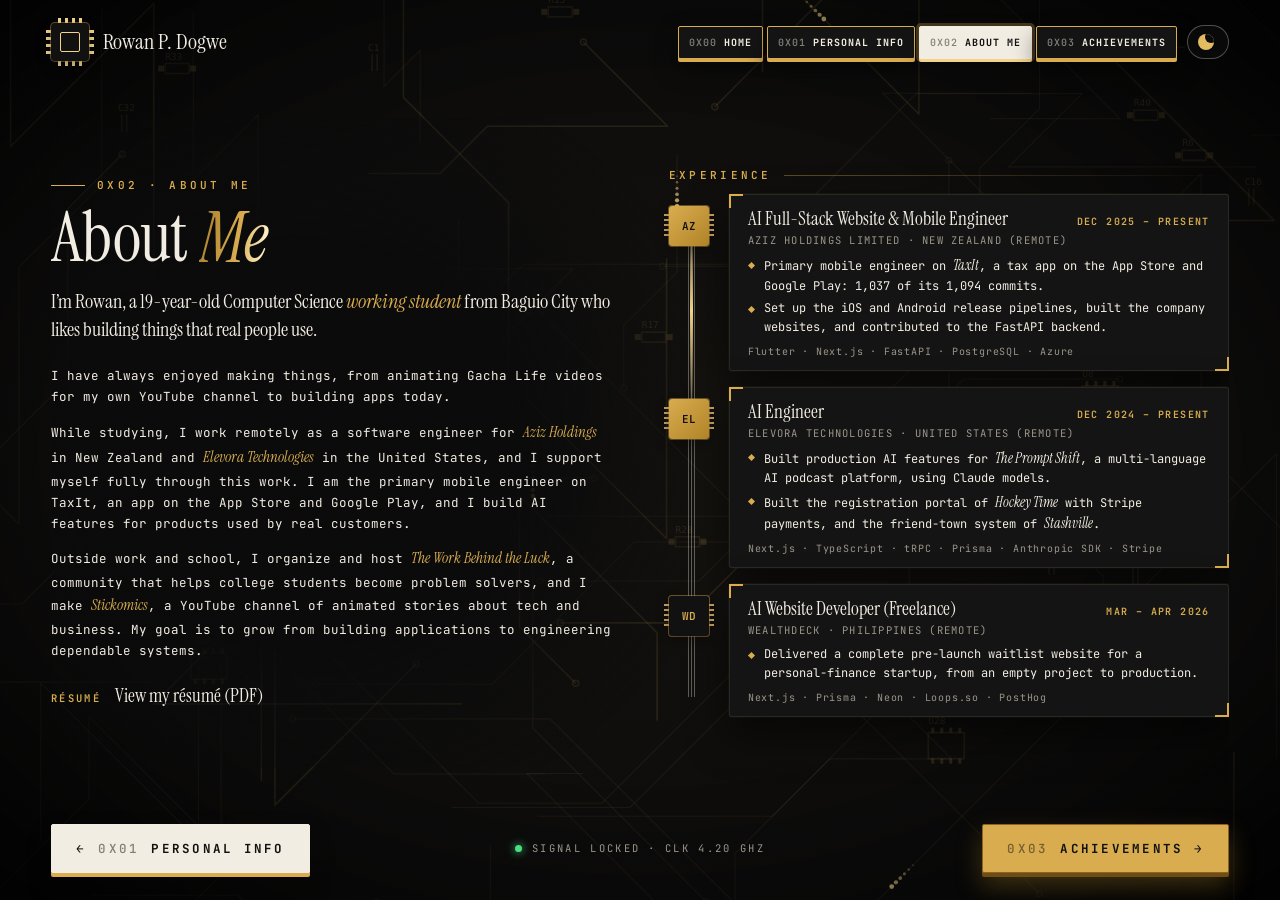
==== commit 36a28eb6: "Achievements page: one-page education, extracurricular and work with photo strips and View all pictu" ====
--- a/about.html
+++ b/about.html
@@ -11,8 +11,8 @@
   <link rel="preconnect" href="https://fonts.googleapis.com">
   <link rel="preconnect" href="https://fonts.gstatic.com" crossorigin>
   <link href="https://fonts.googleapis.com/css2?family=Instrument+Serif:ital@0;1&family=JetBrains+Mono:wght@400;500;600;700&display=swap" rel="stylesheet">
-  <link rel="stylesheet" href="warp.css?v=202611062329">
-  <link rel="stylesheet" href="site.css?v=202611062329">
+  <link rel="stylesheet" href="warp.css?v=20261111215810">
+  <link rel="stylesheet" href="site.css?v=20261111215810">
 </head>
 <body data-seed="404">
   <canvas id="bg" aria-hidden="true"></canvas>
@@ -27,6 +27,7 @@
           <a href="index.html" data-warp><em>0x00</em><span class="lg">Home</span><span class="sm">Home</span></a>
           <a href="personal-info.html" data-warp><em>0x01</em><span class="lg">Personal Info</span><span class="sm">Personal</span></a>
           <a href="about.html" data-warp aria-current="page"><em>0x02</em><span class="lg">About Me</span><span class="sm">About</span></a>
+          <a href="achievements.html" data-warp><em>0x03</em><span class="lg">Achievements</span><span class="sm">Achieve</span></a>
         </nav>
         <button class="theme-btn" type="button" data-theme-toggle aria-pressed="false"><span class="ico" aria-hidden="true"></span><span class="txt">Dark</span></button>
       </div>
@@ -94,11 +95,11 @@
     <footer class="foot" data-boot>
       <a class="step prev" href="personal-info.html" data-warp>&larr; <em>0x01</em> Personal Info</a>
       <span class="status"><i></i> Signal locked &middot; clk 4.20 GHz</span>
-      <a class="step next" href="index.html" data-warp><em>0x00</em> Back to home &rarr;</a>
+      <a class="step next" href="achievements.html" data-warp><em>0x03</em> Achievements &rarr;</a>
     </footer>
   </div>
 
-  <script src="warp.js?v=202611062329"></script>
-  <script src="site.js?v=202611062329"></script>
+  <script src="warp.js?v=20261111215810"></script>
+  <script src="site.js?v=20261111215810"></script>
 </body>
 </html>
--- a/site.css
+++ b/site.css
@@ -359,3 +359,501 @@
 @media (max-height: 760px) and (min-width: 861px) { .step { padding: 12px 20px; } }
 @media (max-width: 860px) { .step { padding: 12px 14px; font-size: 11px; } .nav a { box-shadow: 0 2px 0 var(--btn-edge); } }
 @media (prefers-reduced-motion: reduce) { .step.next { animation: none; } }
+
+/* ---------- personal info: two sections (personal data / skills & hobbies) ---------- */
+.pi-name.one { font-size: clamp(40px, min(4.6vw, 8vh), 76px); margin-top: 10px; }
+.pi-name.one i { display: inline-block; padding-left: 0; }
+.pi-contact { margin-top: clamp(12px, 2vh, 22px); }
+.pi-tabs { display: flex; gap: 8px; margin-top: clamp(14px, 2.4vh, 24px); }
+.pi-tabs button { display: inline-flex; align-items: center; gap: 10px; cursor: pointer; font: 700 11.5px var(--mono); letter-spacing: 0.16em; text-transform: uppercase; color: var(--ink); background: var(--panel); border: 1.5px solid var(--btn-edge, var(--ink)); border-radius: 2px; padding: 10px 16px; box-shadow: var(--btn-lift, none); transition: transform 0.18s, background 0.25s, color 0.25s; }
+.pi-tabs button em { font-style: normal; opacity: 0.5; font-weight: 500; }
+.pi-tabs button:hover { transform: translateY(-2px); border-color: var(--gold); }
+.pi-tabs button.on { background: var(--gold); color: #111; border-color: var(--gold); box-shadow: 0 3px 0 #6e4c14, 0 10px 22px rgba(176, 131, 39, 0.3); }
+.facts { margin-top: clamp(10px, 1.8vh, 18px); }
+.pi-pane { display: none; }
+.pi-pane.on { display: grid; animation: paneIn 0.4s ease; }
+@keyframes paneIn { from { opacity: 0; transform: translateY(8px); } }
+.fact dd small { display: block; margin-top: 2px; font: 500 10.5px var(--mono); letter-spacing: 0.12em; text-transform: uppercase; color: var(--muted); }
+[data-pipane="data"] .fact { padding: clamp(7px, 1.2vh, 11px) 0 clamp(6px, 1.1vh, 10px); }
+[data-pipane="data"] .fact dd { font-size: clamp(16px, min(1.45vw, 2.7vh), 22px); }
+@media (max-width: 860px) {
+  .pi-name.one { font-size: clamp(36px, 10vw, 52px); }
+  .pi-tabs button { padding: 9px 12px; font-size: 10px; letter-spacing: 0.1em; }
+}
+
+/* ==========================================================================
+   Education & Achievements (3 pages) + proof viewer
+   ========================================================================== */
+.ea { align-self: stretch; display: grid; grid-template-rows: auto minmax(0, 1fr); gap: clamp(12px, 2.2vh, 22px); width: 100%; max-width: 1280px; justify-self: center; min-height: 0; }
+.ea-head { display: flex; justify-content: space-between; align-items: flex-end; gap: 20px; flex-wrap: wrap; }
+.ea-title { margin-top: 8px; font: 400 clamp(38px, min(4.4vw, 8vh), 72px)/0.95 var(--serif); letter-spacing: -0.01em; }
+.ea-title i { font-style: italic; display: inline-block; padding: 0 0.12em 0.16em 0; margin-bottom: -0.16em; background: linear-gradient(100deg, #a67a2a 0%, #d9ad4f 22%, #fff0c4 34%, #d9ad4f 46%, #a67a2a 70%, #f1d38a 88%, #a67a2a 100%); background-size: 260% 100%; -webkit-background-clip: text; background-clip: text; color: transparent; animation: shimmer 7s linear infinite; }
+:root:not([data-theme="dark"]) .ea-title i { background-image: linear-gradient(100deg, #6e4c14 0%, #b08327 22%, #e8c66e 34%, #b08327 46%, #7f5a1a 70%, #cfa043 88%, #6e4c14 100%); }
+.ea-steps { display: flex; gap: 6px; flex-wrap: wrap; }
+.ea-steps a { display: inline-flex; align-items: center; gap: 9px; text-decoration: none; font: 700 11px var(--mono); letter-spacing: 0.14em; text-transform: uppercase; color: var(--ink); background: var(--panel); border: 1.5px solid var(--btn-edge, var(--ink)); padding: 10px 14px; border-radius: 2px; box-shadow: var(--btn-lift, none); transition: transform 0.18s, border-color 0.18s; }
+.ea-steps a em { font-style: normal; opacity: 0.5; font-weight: 500; }
+.ea-steps a:hover { transform: translateY(-2px); border-color: var(--gold); }
+.ea-steps a[aria-current="page"] { background: var(--gold); color: #111; border-color: var(--gold); box-shadow: 0 3px 0 #6e4c14; }
+
+/* proof thumbnails */
+.proof { position: relative; display: block; width: 100%; padding: 0; border: 1px solid var(--line-2); border-radius: 3px; overflow: hidden; background: #0c0c0c; cursor: zoom-in; aspect-ratio: 16 / 10; }
+.proof img { width: 100%; height: 100%; object-fit: cover; display: block; transition: transform 0.4s ease, filter 0.3s; }
+.proof span { position: absolute; left: 8px; bottom: 8px; font: 700 9.5px var(--mono); letter-spacing: 0.16em; text-transform: uppercase; color: #111; background: var(--gold-hi); padding: 4px 8px; border-radius: 2px; }
+.proof:hover img { transform: scale(1.04); }
+.proof:hover { border-color: var(--gold); }
+.proof.none { display: grid; place-items: center; text-align: center; cursor: default; border: 1.5px dashed var(--gold-dim); background: var(--panel-2); padding: 10px; }
+.proof.none b { display: block; font: 700 9.5px var(--mono); letter-spacing: 0.18em; text-transform: uppercase; color: var(--gold); }
+.proof.none span { position: static; background: none; color: var(--muted); font: italic 400 13px/1.35 var(--serif); letter-spacing: 0; text-transform: none; padding: 0; margin-top: 4px; }
+.plink { display: inline-flex; align-items: center; gap: 4px; text-decoration: none; font: 700 10.5px var(--mono); letter-spacing: 0.12em; text-transform: uppercase; color: var(--ink); border: 1px solid var(--line-2); padding: 6px 10px; border-radius: 2px; transition: border-color 0.2s, color 0.2s; }
+.plink:hover { border-color: var(--gold); color: var(--gold); }
+.pnote { font: 500 10px var(--mono); letter-spacing: 0.1em; text-transform: uppercase; color: var(--muted); }
+
+/* page 1: education timeline */
+.edu5 { display: grid; grid-template-columns: repeat(5, minmax(0, 1fr)); gap: 12px; align-content: center; min-height: 0; }
+.est { display: flex; flex-direction: column; gap: 6px; padding: 14px; background: var(--panel); border: 1px solid var(--line); border-radius: 3px; box-shadow: var(--shadow); min-height: 0; }
+.est.empty { border-style: dashed; border-color: var(--gold-dim); background: var(--panel-2); box-shadow: none; }
+.est.now { border-color: var(--gold); }
+.est-top { display: flex; align-items: center; gap: 10px; }
+.est .node { width: 34px; height: 34px; font-size: 10px; }
+.est h2 { font: 400 clamp(18px, min(1.5vw, 2.8vh), 23px)/1.12 var(--serif); }
+.est p { font-size: 11.5px; line-height: 1.5; color: var(--ink-2); }
+.est-years { font: 600 10px var(--mono); letter-spacing: 0.12em; text-transform: uppercase; color: var(--gold); }
+.est .tag { align-self: flex-start; font: 700 9.5px var(--mono); letter-spacing: 0.16em; text-transform: uppercase; padding: 4px 8px; border: 1px solid var(--gold-dim); color: var(--gold); }
+.est.now .tag { background: var(--gold); color: #111; border-color: var(--gold); }
+.est .proof { margin-top: auto; }
+
+/* page 2: awards & activities */
+.aw-group h3 { font: 700 11px var(--mono); letter-spacing: 0.3em; text-transform: uppercase; color: var(--gold); margin-bottom: 8px; display: flex; align-items: center; gap: 12px; }
+.aw-group h3::after { content: ""; flex: 1; height: 1px; background: linear-gradient(90deg, var(--gold-dim), transparent); }
+.ea .aw-wrap, .ea > .aw-group { min-height: 0; }
+.aw-grid { display: grid; grid-template-columns: repeat(2, minmax(0, 1fr)); gap: 10px; }
+.aw-grid.one { grid-template-columns: repeat(2, minmax(0, 1fr)); }
+.aw { display: grid; grid-template-columns: minmax(130px, 0.8fr) 1.4fr; gap: 14px; align-items: center; padding: 10px; background: var(--panel); border: 1px solid var(--line); border-radius: 3px; box-shadow: var(--shadow); }
+.aw .proof { aspect-ratio: 4 / 3; }
+.aw-copy h2 { font: 400 clamp(18px, min(1.55vw, 2.9vh), 24px)/1.1 var(--serif); margin-top: 3px; }
+.aw-sub { font: 600 10.5px var(--mono); letter-spacing: 0.1em; text-transform: uppercase; color: var(--gold); margin-top: 3px; }
+.aw-copy p:not(.aw-sub) { font-size: 11.5px; line-height: 1.5; color: var(--ink-2); margin-top: 4px; }
+.aw-stack { display: grid; gap: clamp(10px, 2vh, 18px); align-content: center; min-height: 0; }
+
+/* page 3: work experience */
+.jobs { display: grid; grid-template-columns: repeat(3, minmax(0, 1fr)); gap: 14px; align-content: center; min-height: 0; }
+.job { display: flex; flex-direction: column; gap: 8px; padding: 16px; background: var(--panel); border: 1px solid var(--line); border-radius: 3px; box-shadow: var(--shadow); min-height: 0; }
+.job-top { display: flex; gap: 12px; align-items: flex-start; }
+.job .node { width: 38px; height: 38px; flex: none; background: linear-gradient(135deg, #d9ad4f, #b08327); color: #111; }
+.job h2 { font: 400 clamp(18px, min(1.5vw, 2.8vh), 23px)/1.12 var(--serif); }
+.job-co { display: block; margin-top: 3px; font: 500 10px var(--mono); letter-spacing: 0.1em; text-transform: uppercase; color: var(--muted); }
+.job-when { font: 700 10px var(--mono); letter-spacing: 0.14em; text-transform: uppercase; color: var(--gold); }
+.job ul { list-style: none; display: grid; gap: 4px; }
+.job li { position: relative; padding-left: 15px; font-size: 11.5px; line-height: 1.5; color: var(--ink-2); }
+.job li::before { content: ""; position: absolute; left: 1px; top: 0.6em; width: 5px; height: 5px; background: var(--gold); transform: rotate(45deg); }
+.job li em { font-family: var(--serif); font-style: italic; font-size: 1.15em; color: var(--ink); }
+.job-proofs { margin-top: auto; }
+.job-links { display: flex; flex-wrap: wrap; gap: 6px; align-items: center; }
+
+/* full-screen proof viewer */
+.lb { position: fixed; inset: 0; z-index: 2147482000; display: grid; place-items: center; padding: 4vh 4vw; background: rgba(5, 5, 6, 0.9); backdrop-filter: blur(6px); }
+.lb[hidden] { display: none; }
+.lb figure { margin: 0; max-width: 100%; max-height: 100%; display: flex; flex-direction: column; align-items: center; gap: 12px; }
+.lb img { max-width: 92vw; max-height: 80vh; object-fit: contain; border-radius: 3px; box-shadow: 0 30px 80px rgba(0, 0, 0, 0.6); background: #111; }
+.lb figcaption { max-width: 760px; text-align: center; font: 500 12px/1.6 var(--mono); letter-spacing: 0.06em; color: #e8e2d4; }
+.lb-x { position: absolute; top: 18px; right: 18px; font: 700 11px var(--mono); letter-spacing: 0.16em; text-transform: uppercase; color: #111; background: #d9ad4f; border: 0; border-radius: 2px; padding: 10px 14px; cursor: pointer; }
+
+@media (max-height: 760px) and (min-width: 861px) {
+  .est { padding: 10px; gap: 4px; } .est p { font-size: 11px; line-height: 1.4; }
+  .aw { padding: 8px; gap: 10px; } .aw-copy p:not(.aw-sub) { font-size: 11px; line-height: 1.4; }
+  .job { padding: 12px; gap: 6px; } .job li { font-size: 11px; line-height: 1.42; }
+  .ea-steps a { padding: 8px 12px; }
+}
+@media (max-width: 1100px) and (min-width: 861px) { .edu5 { grid-template-columns: repeat(5, minmax(0, 1fr)); gap: 8px; } .est h2 { font-size: 16px; } }
+@media (max-width: 860px) {
+  .ea-head { flex-direction: column; align-items: flex-start; }
+  .edu5, .jobs { grid-template-columns: 1fr; }
+  .aw-grid, .aw-grid.one { grid-template-columns: 1fr; }
+  .aw { grid-template-columns: 120px 1fr; }
+  .ea-steps a { padding: 8px 10px; font-size: 9.5px; letter-spacing: 0.08em; }
+}
+.aw-grid.three { grid-template-columns: repeat(3, minmax(0, 1fr)); }
+.aw-grid.three .aw { grid-template-columns: minmax(0, 0.85fr) minmax(0, 1.15fr); align-items: start; }
+.aw-grid.three .aw .proof { aspect-ratio: 3 / 4; }
+@media (max-width: 1100px) and (min-width: 861px) { .aw-grid.three .aw { grid-template-columns: 1fr; } .aw-grid.three .aw .proof { aspect-ratio: 16 / 9; } }
+@media (max-width: 860px) { .aw-grid.three { grid-template-columns: 1fr; } .aw-grid.three .aw { grid-template-columns: 120px 1fr; } .aw-grid.three .aw .proof { aspect-ratio: 4 / 3; } }
+@media (max-height: 760px) and (min-width: 861px) { .aw-grid.three .aw .proof { aspect-ratio: 1 / 1; } .aw-grid.three .aw-copy h2 { font-size: 18px; } .aw-group h3 { margin-bottom: 6px; } .aw-grid { gap: 8px; } }
+
+/* ---------- senior high card with its academic awards ---------- */
+.edu5 { grid-template-columns: repeat(3, minmax(0, 0.9fr)) minmax(0, 1.55fr) minmax(0, 1fr); }
+.shs-awards { list-style: none; display: grid; gap: 4px; margin: 2px 0 2px; }
+.shs-awards li { position: relative; padding-left: 15px; font-size: 11.5px; line-height: 1.45; color: var(--ink-2); }
+.shs-awards li::before { content: ""; position: absolute; left: 1px; top: 0.55em; width: 6px; height: 6px; background: var(--gold); transform: rotate(45deg); }
+.shs-awards b { color: var(--gold); font-weight: 700; }
+.proof3 { margin-top: auto; display: grid; grid-template-columns: repeat(3, minmax(0, 1fr)); gap: 6px; }
+.proof3 .proof { aspect-ratio: 1 / 1; }
+.proof3 .proof span { display: none; }
+.proof3-l { display: grid; grid-template-columns: repeat(3, minmax(0, 1fr)); gap: 6px; font: 700 8.5px var(--mono); letter-spacing: 0.12em; text-transform: uppercase; color: var(--muted); text-align: center; }
+.aw-stack .aw-grid:not(.three) .aw .proof { aspect-ratio: 4 / 3; }
+@media (max-width: 860px) { .edu5 { grid-template-columns: 1fr; } }
+
+/* ---------- quick light sweep between the parts of a section ---------- */
+html.sliding-out::after, html.sliding-in::after {
+  content: ""; position: fixed; top: -10vh; bottom: -10vh; width: 38vw; z-index: 2147483000; pointer-events: none;
+  background: linear-gradient(90deg, transparent 0%, rgba(217, 173, 79, 0.18) 30%, rgba(255, 236, 190, 0.85) 62%, rgba(255, 252, 240, 0.95) 70%, transparent 100%);
+  filter: blur(10px); transform: skewX(-12deg);
+}
+html.dir-l.sliding-out::after, html.dir-l.sliding-in::after { background: linear-gradient(270deg, transparent 0%, rgba(217, 173, 79, 0.18) 30%, rgba(255, 236, 190, 0.85) 62%, rgba(255, 252, 240, 0.95) 70%, transparent 100%); }
+html.dir-r.sliding-out::after { left: 0; animation: sweepOutR 0.5s cubic-bezier(.55, 0, .75, .4) forwards; }
+html.dir-r.sliding-in::after  { left: 0; animation: sweepInR 0.65s cubic-bezier(.2, .6, .3, 1) forwards; }
+html.dir-l.sliding-out::after { left: 0; animation: sweepOutL 0.5s cubic-bezier(.55, 0, .75, .4) forwards; }
+html.dir-l.sliding-in::after  { left: 0; animation: sweepInL 0.65s cubic-bezier(.2, .6, .3, 1) forwards; }
+@keyframes sweepOutR { from { transform: translateX(-40vw) skewX(-12deg); opacity: 0.4; } to { transform: translateX(62vw) skewX(-12deg); opacity: 1; } }
+@keyframes sweepInR  { from { transform: translateX(62vw) skewX(-12deg); opacity: 1; } to { transform: translateX(110vw) skewX(-12deg); opacity: 0; } }
+@keyframes sweepOutL { from { transform: translateX(100vw) skewX(12deg); opacity: 0.4; } to { transform: translateX(0) skewX(12deg); opacity: 1; } }
+@keyframes sweepInL  { from { transform: translateX(0) skewX(12deg); opacity: 1; } to { transform: translateX(-45vw) skewX(12deg); opacity: 0; } }
+html.dir-r.sliding-out .ea { animation: eaOutL 0.42s cubic-bezier(.5, 0, .75, .3) forwards; }
+html.dir-l.sliding-out .ea { animation: eaOutR 0.42s cubic-bezier(.5, 0, .75, .3) forwards; }
+html.dir-r.sliding-in .ea { animation: eaInR 0.6s cubic-bezier(.2, .7, .3, 1) both; }
+html.dir-l.sliding-in .ea { animation: eaInL 0.6s cubic-bezier(.2, .7, .3, 1) both; }
+@keyframes eaOutL { to { transform: translateX(-7vw); opacity: 0; filter: blur(4px); } }
+@keyframes eaOutR { to { transform: translateX(7vw); opacity: 0; filter: blur(4px); } }
+@keyframes eaInR { from { transform: translateX(9vw); opacity: 0; filter: blur(4px); } }
+@keyframes eaInL { from { transform: translateX(-9vw); opacity: 0; filter: blur(4px); } }
+/* arriving by a sweep: show the parts at once (the slide is the entrance) */
+html.sliding-in .ea [data-boot] { opacity: 1 !important; transform: none !important; filter: none !important; transition: none !important; }
+
+
+/* ==========================================================================
+   0x03 Achievements, one screen:
+   15% photo rail (moving up) | 70% details | 15% photo rail (moving down)
+   ========================================================================== */
+.ach3 { align-self: stretch; width: 100%; max-width: 1500px; justify-self: center; min-height: 0; display: grid; grid-template-columns: 15% minmax(0, 1fr) 15%; gap: clamp(12px, 1.6vw, 26px); }
+
+/* rails */
+.rail { position: relative; min-height: 0; display: grid; grid-template-rows: auto minmax(0, 1fr); gap: 8px; }
+.rail-t { font: 700 9.5px var(--mono); letter-spacing: 0.2em; text-transform: uppercase; color: var(--gold); text-align: center; padding: 6px 4px; border: 1px solid var(--gold-dim); border-radius: 2px; background: var(--panel-2); }
+.rail-win { position: relative; min-height: 0; overflow: hidden; border-radius: 3px;
+  -webkit-mask-image: linear-gradient(180deg, transparent, #000 9%, #000 91%, transparent); mask-image: linear-gradient(180deg, transparent, #000 9%, #000 91%, transparent); }
+.rail-track { display: flex; flex-direction: column; animation: railUp var(--dur, 60s) linear infinite; will-change: transform; }
+.rail.r .rail-track { animation-name: railDown; }
+.rail-set { display: flex; flex-direction: column; gap: 10px; padding-bottom: 10px; }
+@keyframes railUp { from { transform: translateY(0); } to { transform: translateY(-50%); } }
+@keyframes railDown { from { transform: translateY(-50%); } to { transform: translateY(0); } }
+.rail:hover .rail-track, .rail:focus-within .rail-track { animation-play-state: paused; }
+.rp { position: relative; display: block; width: 100%; padding: 0; border: 1px solid var(--line-2); border-radius: 3px; overflow: hidden; background: #0c0c0c; cursor: zoom-in; box-shadow: var(--shadow); }
+.rp img { display: block; width: 100%; height: auto; transition: transform 0.4s ease; }
+.rp:hover { border-color: var(--gold); }
+.rp:hover img { transform: scale(1.05); }
+.rp span { position: absolute; left: 6px; bottom: 6px; right: 6px; width: max-content; max-width: calc(100% - 12px); font: 700 8.5px var(--mono); letter-spacing: 0.12em; text-transform: uppercase; color: #111; background: var(--gold-hi); padding: 3px 6px; border-radius: 2px; white-space: nowrap; overflow: hidden; text-overflow: ellipsis; }
+
+/* middle: details */
+.mid { min-height: 0; display: grid; grid-template-rows: auto auto minmax(0, 1fr); gap: clamp(8px, 1.6vh, 16px); align-content: center; }
+.mid-head { display: flex; justify-content: space-between; align-items: flex-end; gap: 16px; }
+.mid .ea-title { font-size: clamp(30px, min(3.2vw, 5.6vh), 56px); margin-top: 4px; }
+.ach-hint { font: 500 10.5px/1.5 var(--mono); letter-spacing: 0.04em; color: var(--muted); text-align: right; max-width: 300px; }
+.ach-hint b { color: var(--gold); }
+.ach-hint span { font-weight: 700; color: #111; background: var(--gold-hi); padding: 1px 5px; border-radius: 2px; }
+.cx { min-width: 0; background: var(--panel); border: 1px solid var(--line); border-radius: 3px; box-shadow: var(--shadow); padding: clamp(10px, 1.6vh, 16px) clamp(12px, 1.2vw, 18px); position: relative; }
+.cx::before { content: ""; position: absolute; top: -1px; left: -1px; width: 12px; height: 12px; border-top: 2px solid var(--gold); border-left: 2px solid var(--gold); }
+.cx-h { font: 700 10.5px var(--mono); letter-spacing: 0.24em; text-transform: uppercase; color: var(--ink); display: flex; align-items: center; gap: 10px; margin-bottom: clamp(8px, 1.3vh, 12px); }
+.cx-h em { font-style: normal; color: #111; background: var(--gold); padding: 2px 6px; border-radius: 2px; letter-spacing: 0.1em; }
+.cx-h::after { content: ""; flex: 1; height: 1px; background: linear-gradient(90deg, var(--gold-dim), transparent); }
+.mid .label { font-size: clamp(8.5px, min(0.68vw, 1.4vh), 10px); font-weight: 600; letter-spacing: 0.14em; }
+
+/* 01 education: a 5-stop timeline */
+.schools { list-style: none; display: grid; grid-template-columns: repeat(5, minmax(0, 1fr)); gap: 0; position: relative; }
+.schools::before { content: ""; position: absolute; left: 0; right: 0; top: 5px; height: 2px; background: repeating-linear-gradient(90deg, var(--gold-dim) 0 6px, transparent 6px 10px); }
+.schools::after { content: ""; position: absolute; left: 0; right: 0; top: 5px; height: 2px; background: linear-gradient(90deg, transparent, var(--gold-hi), transparent) no-repeat; background-size: 22% 100%; animation: busrun 3.4s linear infinite; }
+.sc { position: relative; padding: 18px 12px 0 0; display: grid; gap: 2px; align-content: start; }
+.sc::before { content: ""; position: absolute; left: 0; top: 0; width: 12px; height: 12px; border-radius: 50%; background: var(--panel); border: 2px solid var(--gold); z-index: 1; }
+.sc.done::before { background: var(--gold); }
+.sc.now::before { background: var(--gold-hi); box-shadow: 0 0 0 4px rgba(217, 173, 79, 0.25); animation: now 1.6s ease-in-out infinite; }
+.sc b { font: 400 clamp(14px, min(1.2vw, 2.4vh), 21px)/1.12 var(--serif); }
+.sc small { font-size: clamp(9px, min(0.7vw, 1.45vh), 10.5px); line-height: 1.35; color: var(--muted); }
+.sc-y { font: 700 clamp(9px, min(0.7vw, 1.45vh), 10.5px) var(--mono); letter-spacing: 0.08em; color: var(--gold); margin-top: 2px; }
+.sc-tag { display: inline-block; font-size: 0.85em; letter-spacing: 0.1em; text-transform: uppercase; color: #111; background: var(--gold-hi); padding: 1px 5px; border-radius: 2px; margin-left: 2px; }
+
+/* 02 / 03 lists */
+.cols { min-height: 0; display: grid; grid-template-columns: minmax(0, 1fr) minmax(0, 1fr); gap: clamp(10px, 1.2vw, 16px); }
+.items { list-style: none; display: grid; gap: clamp(6px, 1.2vh, 12px); }
+.it { display: grid; gap: 2px; padding-bottom: clamp(6px, 1.2vh, 12px); border-bottom: 1px dashed var(--line-2); }
+.it:last-child { border-bottom: 0; padding-bottom: 0; }
+.it-top { display: flex; justify-content: space-between; align-items: center; gap: 8px; }
+.it b { font: 400 clamp(15px, min(1.25vw, 2.5vh), 22px)/1.12 var(--serif); }
+.it b i { font-style: italic; color: var(--gold); }
+.it p { font-size: clamp(10px, min(0.78vw, 1.6vh), 12px); line-height: 1.42; color: var(--ink-2); }
+.it p:empty { display: none; }
+.pf { flex: none; cursor: zoom-in; font: 700 8.5px var(--mono); letter-spacing: 0.14em; text-transform: uppercase; color: #111; background: var(--gold-hi); border: 0; border-radius: 2px; padding: 3px 7px; box-shadow: 0 2px 0 #6e4c14; transition: transform 0.15s; }
+.pf:hover { transform: translateY(-1px); }
+.sash { list-style: none; display: flex; flex-wrap: wrap; gap: 4px; margin-top: 3px; }
+.sash li { font: italic 400 clamp(11px, min(0.85vw, 1.75vh), 14px)/1 var(--serif); padding: 3px 7px 4px; border-radius: 2px; color: #3a2a08; background: linear-gradient(100deg, #f6e7bf, #fff8e6 45%, #ead39a); box-shadow: inset 0 0 0 1px rgba(143, 106, 31, 0.35); }
+.links { display: flex; gap: 5px; flex-wrap: wrap; margin-top: 3px; }
+.links .plink { padding: 3px 7px; font-size: 9px; }
+
+/* lightbox gallery arrows */
+.lb-nav { position: absolute; top: 50%; transform: translateY(-50%); width: 48px; height: 48px; border-radius: 50%; border: 1.5px solid #d9ad4f; background: rgba(17, 17, 17, 0.7); color: #f1d38a; font: 700 20px var(--mono); cursor: pointer; }
+.lb-nav:hover { background: #d9ad4f; color: #111; }
+.lb-prev { left: 2vw; } .lb-next { right: 2vw; }
+.lb.single .lb-nav, .lb.single .lb-n { display: none; }
+.lb-n { font: 700 10.5px var(--mono); letter-spacing: 0.2em; color: #d9ad4f; }
+
+@media (max-height: 720px) and (min-width: 861px) {
+  .mid .kicker, .ach-hint { display: none; }
+  .mid .ea-title { margin-top: 0; }
+}
+@media (prefers-reduced-motion: reduce) { .rail-win { overflow-y: auto; } .rail-track { animation: none; } }
+@media (max-width: 860px) {
+  .ach3 { grid-template-columns: 1fr; align-content: start; }
+  .mid { order: 1; } .rail.l { order: 2; } .rail.r { order: 3; }
+  .mid-head { flex-direction: column; align-items: flex-start; } .ach-hint { text-align: left; }
+  .rail-win { height: 150px; -webkit-mask-image: linear-gradient(90deg, transparent, #000 8%, #000 92%, transparent); mask-image: linear-gradient(90deg, transparent, #000 8%, #000 92%, transparent); }
+  .rail-track, .rail-set { flex-direction: row; }
+  .rail-track { width: max-content; height: 100%; animation-name: railLeft; }
+  .rail.r .rail-track { animation-name: railRight; }
+  .rail-set { gap: 10px; padding: 0 10px 0 0; height: 100%; }
+  .rp { width: auto; height: 100%; } .rp img { height: 100%; width: auto; }
+  @keyframes railLeft { to { transform: translateX(-50%); } }
+  @keyframes railRight { from { transform: translateX(-50%); } to { transform: translateX(0); } }
+  .schools { grid-template-columns: 1fr; gap: 10px; }
+  .schools::before, .schools::after { left: 5px; right: auto; top: 0; bottom: 0; width: 2px; height: auto; }
+  .schools::after { display: none; }
+  .sc { padding: 0 0 0 24px; }
+  .cols { grid-template-columns: 1fr; }
+}
+@media (min-width: 861px) {
+  .ach3 { height: 100%; grid-template-rows: minmax(0, 1fr); }
+  .rail-track { position: absolute; left: 0; right: 0; top: 0; }
+}
+/* compaction so the middle always fits */
+.mid { gap: clamp(6px, 1.2vh, 14px); }
+.cx { padding: clamp(8px, 1.3vh, 14px) clamp(12px, 1.1vw, 18px); }
+.cx-h { margin-bottom: clamp(6px, 1vh, 10px); }
+.items { gap: clamp(4px, 0.9vh, 10px); }
+.it { padding-bottom: clamp(4px, 0.9vh, 10px); gap: 1px; }
+.it p { line-height: 1.35; }
+.sc { padding-top: 16px; }
+@media (max-height: 820px) and (min-width: 861px) {
+  .mid .kicker { display: none; }
+  .mid .ea-title { margin-top: 0; font-size: clamp(26px, 4.6vh, 44px); }
+  .it b { font-size: clamp(14px, min(1.15vw, 2.4vh), 19px); }
+  .it p { font-size: clamp(9.5px, min(0.74vw, 1.5vh), 11px); }
+  .sash li { font-size: clamp(10.5px, 1.6vh, 12.5px); padding: 2px 6px 3px; }
+}
+@media (max-height: 690px) and (min-width: 861px) {
+  .mid-head { position: absolute; width: 1px; height: 1px; overflow: hidden; clip: rect(0 0 0 0); }
+  .mid { grid-template-rows: auto minmax(0, 1fr); }
+  .sc small { line-height: 1.25; }
+}
+@media (max-width: 1280px) and (min-width: 861px) {
+  .it b { font-size: clamp(13.5px, 1.15vw, 17px); }
+  .it p { font-size: 9.5px; }
+  .sc b { font-size: clamp(13px, 1.1vw, 16px); }
+  .sash { gap: 3px; }
+}
+@media (max-height: 620px) and (min-width: 861px) {
+  .links { display: none; }
+  .cx-h { margin-bottom: 5px; }
+  .sc { padding-top: 14px; }
+}
+@media (max-height: 690px) and (min-width: 861px) {
+  .it { display: block; }
+  .it-top { display: inline; }
+  .it-top .label { display: inline; margin-right: 8px; }
+  .it-top .pf { float: right; margin-left: 6px; }
+  .it b { display: inline; }
+  .it p, .it .sash { margin-top: 2px; }
+}
+
+/* ---------- v3: details 80% left, one proof gallery 20% right ---------- */
+.ach3 { grid-template-columns: minmax(0, 1fr) 20%; max-width: 1480px; }
+@media (max-width: 860px) { .ach3 { grid-template-columns: 1fr; } .rail.g { order: 2; } }
+/* school photo + my photo in uniform, per school */
+.sc-ph { display: grid; grid-template-columns: 1fr 1fr; gap: 5px; margin-bottom: 6px; max-width: 200px; }
+.slot { position: relative; aspect-ratio: 4 / 5; display: grid; place-content: center; text-align: center; gap: 2px; padding: 4px; border: 1.5px dashed var(--gold-dim); border-radius: 3px; background: var(--panel-2); overflow: hidden; }
+.slot b { font: 700 7.5px var(--mono); letter-spacing: 0.14em; text-transform: uppercase; color: var(--gold); }
+.slot > span { font: italic 400 clamp(10px, 0.8vw, 12px)/1.15 var(--serif); color: var(--muted); }
+.slot.pic { padding: 0; border: 1px solid var(--gold); cursor: zoom-in; display: block; }
+.slot.pic img { width: 100%; height: 100%; object-fit: cover; display: block; }
+.slot.pic span { position: absolute; left: 3px; bottom: 3px; font: 700 7.5px var(--mono); letter-spacing: 0.1em; text-transform: uppercase; color: #111; background: var(--gold-hi); padding: 2px 4px; border-radius: 2px; font-style: normal; }
+.sc { padding-top: 16px; }
+@media (max-height: 820px) and (min-width: 861px) { .sc-ph { max-width: none; width: min(100%, 15vh * 1.6); } }
+@media (max-height: 690px) and (min-width: 861px) { .sc-ph { width: min(100%, 14vh * 1.6); margin-bottom: 4px; } .slot { aspect-ratio: 1 / 1; } }
+@media (max-width: 860px) { .sc-ph { max-width: 220px; } }
+@media (max-height: 820px) and (min-width: 861px) { .sc-ph { width: min(100%, 22vh + 5px); } .slot { aspect-ratio: 1 / 1; } }
+@media (max-height: 760px) and (min-width: 861px) {
+  .mid-head { position: absolute; width: 1px; height: 1px; overflow: hidden; clip: rect(0 0 0 0); }
+  .mid { grid-template-rows: auto minmax(0, 1fr); }
+  .sc-ph { width: min(100%, 20vh + 5px); }
+}
+@media (max-height: 690px) and (min-width: 861px) { .sc-ph { width: min(100%, 22vh + 5px); } }
+@media (min-height: 761px) and (max-height: 820px) and (min-width: 861px) { .sc-ph { width: min(100%, 19vh + 5px); } .mid .ea-title { font-size: clamp(26px, 4.2vh, 40px); } }
+
+/* ---------- v4: bigger education section; SHS awards live under Informatics ---------- */
+.mid { grid-template-rows: auto auto auto; }
+.sc-ph { max-width: 250px; width: 100%; }
+.sc-aw { list-style: none; display: grid; gap: 4px; margin-top: 6px; }
+.sc-aw li { display: flex; justify-content: space-between; align-items: center; gap: 6px; padding: 5px 7px; border: 1px solid var(--gold-dim); border-left: 3px solid var(--gold); border-radius: 2px; background: var(--panel-2); }
+.sc-aw b { display: block; font: 700 clamp(9px, min(0.7vw, 1.45vh), 10.5px) var(--mono); letter-spacing: 0.1em; text-transform: uppercase; color: var(--gold); }
+.sc-aw span { display: block; font-size: clamp(9px, min(0.68vw, 1.4vh), 10.5px); line-height: 1.3; color: var(--ink-2); }
+.sc-aw .pf { padding: 2px 5px; font-size: 8px; }
+@media (max-height: 820px) and (min-width: 861px) { .sc-ph { width: min(100%, 25vh + 5px); } }
+@media (max-height: 760px) and (min-width: 861px) { .sc-ph { width: min(100%, 24vh + 5px); } }
+@media (max-height: 690px) and (min-width: 861px) { .sc-ph { width: min(100%, 23vh + 5px); } .sc-aw li { padding: 3px 6px; } }
+@media (min-width: 861px) {
+  .schools { grid-template-columns: repeat(3, minmax(0, 1fr)) minmax(0, 1.55fr) minmax(0, 1fr); }
+  .sc.done .sc-ph { max-width: none; width: min(100%, 250px); }
+  .sc-aw { grid-template-columns: 1fr 1fr; gap: 5px; }
+  .sc-aw li { align-items: flex-start; flex-direction: column; gap: 3px; position: relative; padding-right: 7px; }
+  .sc-aw .pf { position: absolute; top: 4px; right: 5px; }
+}
+@media (max-height: 820px) and (min-width: 861px) { .sc.done .sc-ph { width: min(100%, 25vh + 5px); } }
+@media (max-height: 760px) and (min-width: 861px) { .sc.done .sc-ph { width: min(100%, 24vh + 5px); } }
+@media (max-height: 690px) and (min-width: 861px) { .sc.done .sc-ph { width: min(100%, 23vh + 5px); } }
+@media (max-height: 820px) and (min-width: 861px) { .sc-ph { width: min(100%, 23vh + 5px); } .sc.done .sc-ph { width: min(100%, 23vh + 5px); } }
+@media (max-height: 640px) and (min-width: 861px) { .sc-ph, .sc.done .sc-ph { width: min(100%, 20vh + 5px); } }
+@media (max-width: 1280px) and (min-width: 861px) { .sc-aw span { font-size: 9px; } }
+@media (max-height: 610px) and (min-width: 861px) { .sc-ph, .sc.done .sc-ph { width: min(100%, 17vh + 5px); } .sc small { display: none; } }
+@media (min-width: 861px) {
+  .sc-aw li { flex-direction: row; align-items: flex-end; justify-content: space-between; flex-wrap: wrap; }
+  .sc-aw li > div { flex: 1 1 110px; min-width: 0; }
+  .sc-aw .pf { position: static; }
+}
+@media (max-height: 820px) and (min-width: 861px) { .sc-ph, .sc.done .sc-ph { width: min(100%, 21vh + 5px); } }
+@media (max-height: 640px) and (min-width: 861px) { .sc-ph, .sc.done .sc-ph { width: min(100%, 20vh + 5px); } }
+@media (max-height: 610px) and (min-width: 861px) { .sc-ph, .sc.done .sc-ph { width: min(100%, 17vh + 5px); } }
+
+/* ---------- v5: senior high only slightly wider than the other schools ---------- */
+@media (min-width: 861px) {
+  .schools { grid-template-columns: repeat(3, minmax(0, 1fr)) minmax(0, 1.2fr) minmax(0, 1fr); }
+  .sc-aw { grid-template-columns: 1fr; gap: 4px; }
+  .sc-aw li { padding: 4px 6px; }
+}
+
+/* ---------- v5: senior high only slightly wider; "Latest" tag ---------- */
+@media (min-width: 861px) {
+  .schools { grid-template-columns: repeat(3, minmax(0, 1fr)) minmax(0, 1.18fr) minmax(0, 1fr); }
+  .sc.done .sc-ph { width: 100%; max-width: 250px; }
+  .sc-aw { grid-template-columns: 1fr; gap: 4px; }
+  .sc-aw li { flex-wrap: nowrap; align-items: center; padding: 4px 6px; }
+  .sc-aw li > div { flex: 1 1 auto; }
+}
+@media (max-height: 820px) and (min-width: 861px) { .sc-ph, .sc.done .sc-ph { width: min(100%, 21vh + 5px); } }
+@media (max-height: 640px) and (min-width: 861px) { .sc-ph, .sc.done .sc-ph { width: min(100%, 20vh + 5px); } }
+@media (max-height: 610px) and (min-width: 861px) { .sc-ph, .sc.done .sc-ph { width: min(100%, 17vh + 5px); } }
+.label .new { display: inline-block; margin-left: 6px; color: #111; background: var(--gold-hi); padding: 1px 5px; border-radius: 2px; letter-spacing: 0.1em; }
+@media (min-width: 861px) {
+  .cols { grid-template-columns: minmax(0, 1fr) minmax(0, 1.75fr); }
+  .work .items { grid-template-columns: minmax(0, 1fr) minmax(0, 0.8fr); column-gap: clamp(12px, 1.4vw, 22px); }
+  .work .it:nth-child(3) { grid-column: 2; grid-row: 1 / 3; align-self: stretch; border-bottom: 0; padding: 0 0 0 clamp(12px, 1.4vw, 22px); border-left: 1px dashed var(--line-2); align-content: start; }
+  .work .it:nth-child(2) { border-bottom: 0; padding-bottom: 0; }
+}
+@media (max-height: 690px) and (min-width: 861px) {
+  .it { display: grid; }
+  .it-top { display: flex; }
+  .it-top .label { display: block; margin-right: 0; }
+  .it-top .pf { float: none; margin-left: 0; }
+  .it b { display: block; }
+}
+@media (min-width: 861px) {
+  .sc-aw li { padding: 3px 6px; }
+  .sc-aw li > div { display: flex; flex-wrap: wrap; align-items: baseline; column-gap: 6px; }
+  .sc-aw b, .sc-aw span { display: inline; }
+}
+@media (max-height: 660px) and (min-width: 861px) { .sc-ph, .sc.done .sc-ph { width: min(100%, 18vh + 5px); } }
+@media (max-height: 660px) and (min-width: 861px) { .mid { gap: 6px; } .cx { padding-top: 7px; padding-bottom: 7px; } .cx-h { margin-bottom: 4px; } .items { gap: 4px; } .it { padding-bottom: 4px; } }
+
+/* ---------- v6: the middle always fits (site.js scales it down if needed) ---------- */
+@media (min-width: 861px) {
+  .mid { display: block; overflow: hidden; min-height: 0; position: relative; }
+  .mid-in { display: grid; grid-template-rows: auto auto auto; gap: clamp(6px, 1.2vh, 14px); transform-origin: 0 0; }
+  html.ach-nohead .mid-head { position: absolute; width: 1px; height: 1px; overflow: hidden; clip: rect(0 0 0 0); }
+  .mid-head { position: static; width: auto; height: auto; overflow: visible; clip: auto; }
+  .mid .kicker { display: flex; }
+}
+@media (max-width: 860px) { .mid-in { display: grid; gap: 12px; } }
+
+/* ===== Achievements v7: item photos, merged SHS awards box, "View all pictures" pop-up ===== */
+.cx .it-tx { display: grid; gap: 2px; min-width: 0; align-content: start; }
+.cx .it-tx .label { display: block; }
+.cx .it.has-ph { display: grid; grid-template-columns: minmax(0, 1fr) auto; column-gap: clamp(8px, 0.9vw, 14px); align-items: start; }
+.ph { position: relative; flex: none; width: clamp(46px, min(4.6vw, 8.5vh), 74px); aspect-ratio: 1; padding: 0; border: 1px solid var(--gold); border-radius: 3px; overflow: hidden; background: #0c0c0c; cursor: zoom-in; box-shadow: var(--shadow); }
+.ph img { width: 100%; height: 100%; object-fit: cover; display: block; transition: transform 0.35s ease; }
+.ph:hover img, .ph:focus-visible img { transform: scale(1.08); }
+.ph-n { position: absolute; right: 2px; bottom: 2px; font: 700 8.5px var(--mono); letter-spacing: 0.04em; color: #111; background: var(--gold-hi); padding: 1px 4px; border-radius: 2px; }
+.sc-aw1 { display: flex; align-items: center; gap: 8px; margin-top: 6px; padding: 5px 6px 5px 8px; border: 1px solid var(--gold-dim); border-left: 3px solid var(--gold); border-radius: 2px; background: var(--panel-2); }
+.sc-aw1 ul { list-style: none; flex: 1 1 auto; min-width: 0; display: grid; gap: 3px; }
+.sc-aw1 li { display: flex; flex-wrap: wrap; align-items: baseline; column-gap: 6px; }
+.sc-aw1 b { font: 700 clamp(9px, min(0.7vw, 1.45vh), 10.5px) var(--mono); letter-spacing: 0.1em; text-transform: uppercase; color: var(--gold); }
+.sc-aw1 span { font-size: clamp(9px, min(0.68vw, 1.4vh), 10.5px); line-height: 1.3; color: var(--ink-2); }
+.sc-aw1 .ph { width: clamp(38px, min(3.4vw, 6.4vh), 54px); }
+button.rail-t { cursor: pointer; width: 100%; color: #111; background: var(--gold-hi); border-color: var(--gold); box-shadow: 0 2px 0 #6e4c14; transition: transform 0.15s, background 0.15s; }
+button.rail-t:hover { transform: translateY(-1px); background: #f6dd9c; }
+button.rail-t::after { content: " \2197"; }
+
+.ap { position: fixed; inset: 0; z-index: 2147481000; display: grid; place-items: center; padding: clamp(10px, 3vh, 34px) clamp(10px, 3vw, 40px); background: rgba(5, 5, 6, 0.82); backdrop-filter: blur(6px); }
+.ap[hidden] { display: none; }
+html.ap-open, html.ap-open body { overflow: hidden; }
+.ap-box { width: min(1180px, 100%); height: 100%; display: grid; grid-template-rows: auto minmax(0, 1fr); background: var(--bg); color: var(--ink); border: 1px solid var(--gold-dim); border-radius: 4px; box-shadow: 0 30px 80px rgba(0, 0, 0, 0.6); overflow: hidden; }
+.ap-h { display: flex; align-items: center; gap: 14px; flex-wrap: wrap; padding: 12px 16px; border-bottom: 1px solid var(--line-2); background: var(--panel); }
+.ap-h h2 { font: 400 clamp(24px, 3vh, 32px)/1 var(--serif); margin: 0; }
+.ap-h h2 i { color: var(--gold); }
+.ap-jump { display: flex; flex-wrap: wrap; gap: 6px; margin-right: auto; }
+.ap-jump a { font: 700 9.5px var(--mono); letter-spacing: 0.12em; text-transform: uppercase; color: var(--ink-2); text-decoration: none; padding: 6px 9px; border: 1px solid var(--line-2); border-radius: 2px; }
+.ap-jump a em { font-style: normal; color: var(--gold); margin-right: 3px; }
+.ap-jump a:hover { border-color: var(--gold); color: var(--gold); }
+.ap-x { font: 700 11px var(--mono); letter-spacing: 0.16em; text-transform: uppercase; color: #111; background: #d9ad4f; border: 0; border-radius: 2px; padding: 10px 14px; cursor: pointer; }
+.ap-body { overflow-y: auto; overscroll-behavior: contain; padding: 6px 16px 22px; scroll-behavior: smooth; }
+.ap-s { padding-top: 14px; }
+.ap-s h3 { display: flex; align-items: center; gap: 8px; font: 700 11px var(--mono); letter-spacing: 0.22em; text-transform: uppercase; color: var(--ink); margin: 0 0 8px; padding-bottom: 7px; border-bottom: 1px solid var(--gold-dim); }
+.ap-s h3 em { font-style: normal; color: #111; background: var(--gold-hi); padding: 2px 6px; border-radius: 2px; letter-spacing: 0.1em; }
+.ap-g { margin: 10px 0 14px; }
+.ap-g h4 { font: 400 clamp(17px, 2.1vh, 21px)/1.2 var(--serif); margin: 0 0 7px; color: var(--ink); }
+.ap-g h4 small { font: 700 9px var(--mono); letter-spacing: 0.1em; color: var(--gold); margin-left: 6px; vertical-align: middle; }
+.ap-grid { display: grid; grid-template-columns: repeat(auto-fill, minmax(150px, 1fr)); gap: 10px; }
+.ap-p { position: relative; aspect-ratio: 4 / 3; padding: 0; border: 1px solid var(--line-2); border-radius: 3px; overflow: hidden; background: #0c0c0c; cursor: zoom-in; }
+.ap-p img { width: 100%; height: 100%; object-fit: cover; display: block; transition: transform 0.35s ease; }
+.ap-p:hover { border-color: var(--gold); }
+.ap-p:hover img { transform: scale(1.05); }
+.ap-p span { position: absolute; left: 5px; bottom: 5px; max-width: calc(100% - 10px); font: 700 8.5px var(--mono); letter-spacing: 0.1em; text-transform: uppercase; color: #111; background: var(--gold-hi); padding: 2px 5px; border-radius: 2px; white-space: nowrap; overflow: hidden; text-overflow: ellipsis; }
+@media (max-width: 600px) { .ap { padding: 0; } .ap-box { border-radius: 0; border: 0; } .ap-grid { grid-template-columns: repeat(2, minmax(0, 1fr)); gap: 8px; } .ap-jump { order: 3; width: 100%; } }
+.ap-s { display: flex; flex-wrap: wrap; column-gap: 26px; align-items: flex-start; }
+.ap-s h3 { flex: 1 0 100%; }
+.ap-g { flex: 0 1 auto; max-width: 100%; }
+.ap-grid { display: flex; flex-wrap: wrap; gap: 10px; }
+.ap-p { width: clamp(132px, 13vw, 168px); flex: none; }
+@media (max-width: 600px) { .ap-g { flex: 1 1 100%; } .ap-grid { display: grid; grid-template-columns: repeat(2, minmax(0, 1fr)); } .ap-p { width: auto; } }
+/* bigger item photos (extracurricular & work) */
+.cols .ph { width: clamp(72px, min(7.8vw, 14vh), 136px); aspect-ratio: 4 / 3; border-width: 1.5px; }
+.cols .ph-n { font-size: 10px; padding: 2px 5px; right: 3px; bottom: 3px; }
+.cx .it.has-ph { column-gap: clamp(10px, 1.1vw, 18px); }
+.cols .ph img { object-position: 50% 22%; }
+
+/* ===== v8: scrollable photo strips + hover grow ===== */
+.phs { position: relative; flex: none; width: clamp(72px, min(7.8vw, 14vh), 136px); aspect-ratio: 4 / 3; border: 1.5px solid var(--gold); border-radius: 3px; overflow: hidden; background: #0c0c0c; box-shadow: var(--shadow); transition: transform 0.25s ease, box-shadow 0.25s ease; }
+.phs-track { display: flex; width: 100%; height: 100%; overflow-x: auto; overflow-y: hidden; scroll-snap-type: x mandatory; scrollbar-width: none; overscroll-behavior-x: contain; }
+.phs-track::-webkit-scrollbar { display: none; }
+.phs-i { flex: 0 0 100%; height: 100%; padding: 0; border: 0; background: none; cursor: zoom-in; scroll-snap-align: start; }
+.phs-i img { width: 100%; height: 100%; object-fit: cover; object-position: 50% 22%; display: block; }
+.phs-a { position: absolute; top: 50%; transform: translateY(-50%); width: 20px; height: 26px; display: grid; place-items: center; padding: 0 0 2px; font: 700 17px/1 var(--mono); color: #111; background: rgba(241, 211, 138, 0.92); border: 0; cursor: pointer; opacity: 0.85; transition: opacity 0.2s; }
+.phs-a[hidden] { display: none; }
+.phs-a.prev { left: 0; border-radius: 0 3px 3px 0; } .phs-a.next { right: 0; border-radius: 3px 0 0 3px; }
+.phs-a:hover { opacity: 1; background: var(--gold-hi); }
+.phs-n { position: absolute; right: 3px; bottom: 3px; font: 700 9.5px var(--mono); letter-spacing: 0.04em; color: #111; background: var(--gold-hi); padding: 1px 5px; border-radius: 2px; pointer-events: none; }
+.phs.one .phs-i { cursor: zoom-in; }
+
+/* every picture grows a bit when the cursor is on it */
+.phs:hover, .ph:hover, .slot.pic:hover, .ap-p:hover { transform: scale(1.07); z-index: 5; box-shadow: 0 14px 34px rgba(0, 0, 0, 0.45), 0 0 0 1px var(--gold); }
+.rp:hover { transform: scale(1.035); z-index: 5; }
+.ph, .slot.pic, .ap-p, .rp { transition: transform 0.25s ease, box-shadow 0.25s ease, border-color 0.2s; }
+.slot.pic { position: relative; }
+.ph:hover img, .ph:focus-visible img, .rp:hover img, .ap-p:hover img { transform: none; }
+.rail-set { padding-left: 4px; padding-right: 4px; }
+.ap-grid { padding: 4px; }
+@media (prefers-reduced-motion: reduce) { .phs:hover, .ph:hover, .slot.pic:hover, .ap-p:hover, .rp:hover { transform: none; } }
+
+/* ===== v9: timeline circles centred over each school's photos; senior high = dotted ring ===== */
+@media (min-width: 861px) {
+  .sc::before { display: none; }
+  .sc { padding-top: 16px; }
+  .sc-ph { position: relative; }
+  .sc-ph::before { content: ""; position: absolute; left: 50%; top: -16px; width: 12px; height: 12px; margin-left: -8px; border-radius: 50%; background: var(--panel); border: 2px solid var(--gold); z-index: 1; }
+  .sc.done .sc-ph::before { background: var(--panel); border: 2px dotted var(--gold-hi); }
+  .sc.now .sc-ph::before { background: var(--gold-hi); box-shadow: 0 0 0 4px rgba(217, 173, 79, 0.25); animation: now 1.6s ease-in-out infinite; }
+}
+@media (max-width: 860px) { .sc.done::before { background: var(--panel); border-style: dotted; border-color: var(--gold-hi); } }
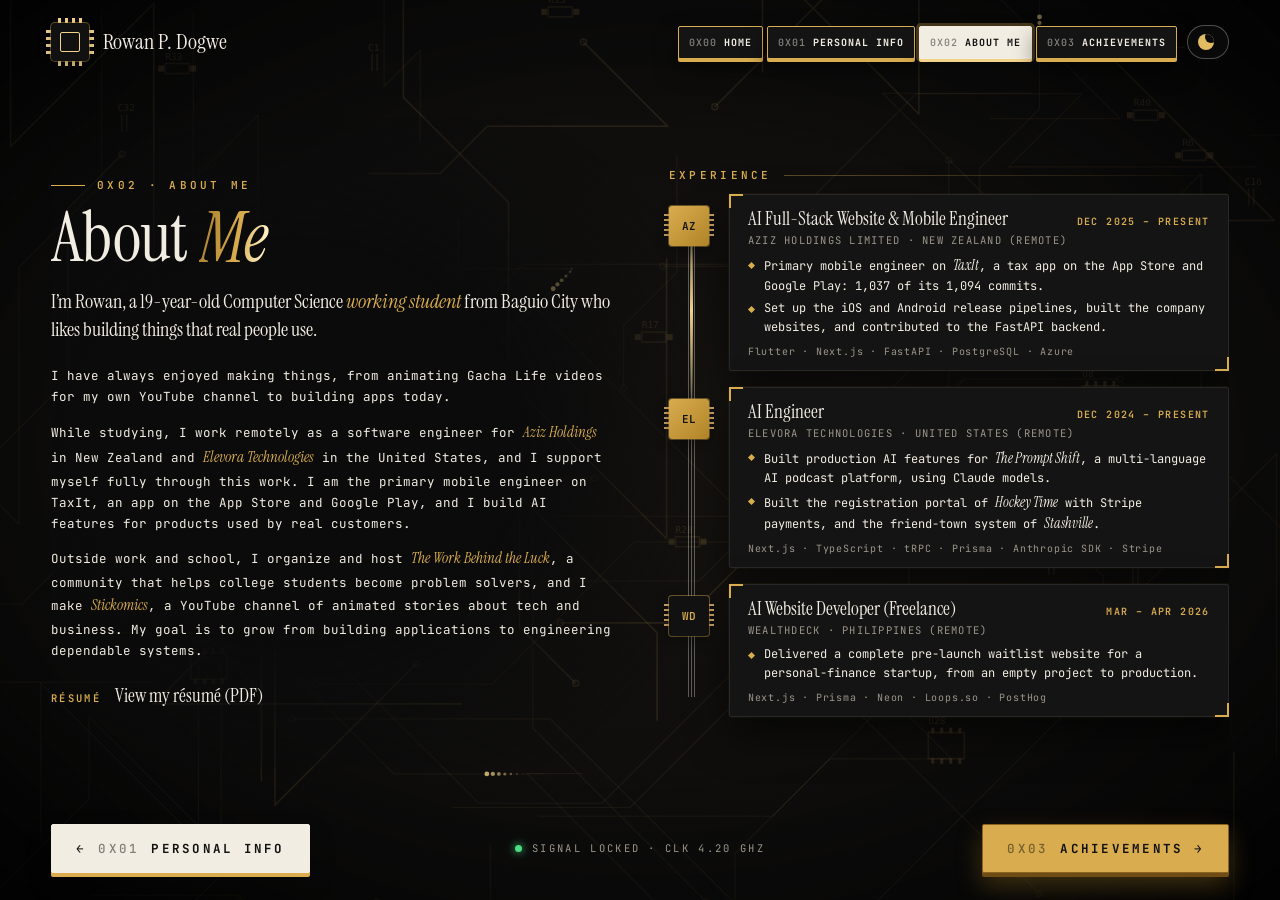
==== commit 475147ef: "Achievements page: full-screen responsive fill, medals, college highlight, synced strips - Boxes run" ====
--- a/about.html
+++ b/about.html
@@ -11,8 +11,8 @@
   <link rel="preconnect" href="https://fonts.googleapis.com">
   <link rel="preconnect" href="https://fonts.gstatic.com" crossorigin>
   <link href="https://fonts.googleapis.com/css2?family=Instrument+Serif:ital@0;1&family=JetBrains+Mono:wght@400;500;600;700&display=swap" rel="stylesheet">
-  <link rel="stylesheet" href="warp.css?v=20261111215810">
-  <link rel="stylesheet" href="site.css?v=20261111215810">
+  <link rel="stylesheet" href="warp.css?v=20261112201736">
+  <link rel="stylesheet" href="site.css?v=20261112201736">
 </head>
 <body data-seed="404">
   <canvas id="bg" aria-hidden="true"></canvas>
@@ -99,7 +99,7 @@
     </footer>
   </div>
 
-  <script src="warp.js?v=20261111215810"></script>
-  <script src="site.js?v=20261111215810"></script>
+  <script src="warp.js?v=20261112201736"></script>
+  <script src="site.js?v=20261112201736"></script>
 </body>
 </html>
--- a/site.css
+++ b/site.css
@@ -857,3 +857,79 @@
   .sc.now .sc-ph::before { background: var(--gold-hi); box-shadow: 0 0 0 4px rgba(217, 173, 79, 0.25); animation: now 1.6s ease-in-out infinite; }
 }
 @media (max-width: 860px) { .sc.done::before { background: var(--panel); border-style: dotted; border-color: var(--gold-hi); } }
+
+/* ===== v10: medal count on sports ===== */
+.medals { list-style: none; display: flex; flex-wrap: wrap; gap: 5px; margin-top: 4px; }
+.medals li { display: inline-flex; align-items: center; gap: 5px; font: 700 clamp(9px, min(0.72vw, 1.5vh), 10.5px) var(--mono); letter-spacing: 0.08em; text-transform: uppercase; color: var(--ink); padding: 2px 7px 2px 3px; border: 1px solid var(--line-2); border-radius: 10px; background: var(--panel-2); }
+.medals i { width: 11px; height: 11px; border-radius: 50%; box-shadow: inset 0 -2px 0 rgba(0,0,0,0.25); }
+.medals .g i { background: radial-gradient(circle at 35% 30%, #fff3c4, #e2b53e 55%, #9c7414); }
+.medals .s i { background: radial-gradient(circle at 35% 30%, #ffffff, #c4c9d2 55%, #7d838f); }
+.medals .b i { background: radial-gradient(circle at 35% 30%, #ffe0c2, #c98a4e 55%, #7f4f22); }
+
+/* ===== v11: college is the highlight ===== */
+.sc.now { isolation: isolate; }
+.sc.now::after { content: ""; position: absolute; z-index: -1; inset: 6px -8px -8px -10px; border: 1px solid var(--gold); border-radius: 4px; background: linear-gradient(160deg, rgba(217, 173, 79, 0.16), rgba(217, 173, 79, 0.04) 60%, transparent); box-shadow: 0 0 22px rgba(217, 173, 79, 0.18); pointer-events: none; }
+.sc.now > b { font-size: 1.22em; color: var(--gold-hi); }
+:root[data-theme="light"] .sc.now > b { color: var(--gold); }
+.sc.now .label { color: var(--gold-hi); }
+.sc-note { margin: 5px 0 0; padding: 4px 7px; border-left: 3px solid var(--gold); background: var(--panel-2); font: 600 clamp(9px, min(0.7vw, 1.45vh), 10.5px)/1.35 var(--mono); letter-spacing: 0.04em; color: var(--ink); }
+.sc-note span { color: var(--gold); }
+
+/* ===== v12: every school the same size; senior high dot = solid circle ===== */
+@media (min-width: 861px) {
+  .schools { grid-template-columns: repeat(5, minmax(0, 1fr)); }
+  .sc.done .sc-ph::before { background: var(--gold); border: 2px solid var(--gold); }
+}
+@media (min-width: 861px) and (min-height: 821px) {
+  .sc.done .sc-ph { max-width: 250px; width: 100%; }
+}
+.medal-rows { display: grid; gap: 3px; margin-top: 4px; }
+.medal-rows > div { display: flex; align-items: center; flex-wrap: wrap; gap: 6px; }
+.medal-rows > div > b { font: 700 clamp(9px, min(0.72vw, 1.5vh), 10.5px) var(--mono); letter-spacing: 0.1em; text-transform: uppercase; color: var(--gold); min-width: 7.5em; }
+.medal-rows .medals { margin-top: 0; }
+
+/* ===== v13: medal table (sport · medal · event · city) + wider extracurricular column ===== */
+.mtab { list-style: none; display: grid; grid-template-columns: auto auto minmax(0, 1fr); column-gap: 8px; row-gap: 3px; margin-top: 5px; }
+.mtab li { display: contents; }
+.mtab .sp { font: 700 clamp(8.5px, min(0.68vw, 1.4vh), 10px) var(--mono); letter-spacing: 0.1em; text-transform: uppercase; color: var(--gold); align-self: center; }
+.mtab .k .sp { padding-top: 3px; }
+.mtab .md { display: inline-flex; align-items: center; gap: 4px; font: 700 clamp(8.5px, min(0.68vw, 1.4vh), 10px) var(--mono); letter-spacing: 0.08em; text-transform: uppercase; color: var(--ink); padding: 1px 6px 1px 2px; border: 1px solid var(--line-2); border-radius: 10px; background: var(--panel-2); justify-self: start; }
+.mtab .md i { width: 10px; height: 10px; border-radius: 50%; box-shadow: inset 0 -2px 0 rgba(0,0,0,0.25); }
+.mtab .g .md i { background: radial-gradient(circle at 35% 30%, #fff3c4, #e2b53e 55%, #9c7414); }
+.mtab .s .md i { background: radial-gradient(circle at 35% 30%, #ffffff, #c4c9d2 55%, #7d838f); }
+.mtab .b .md i { background: radial-gradient(circle at 35% 30%, #ffe0c2, #c98a4e 55%, #7f4f22); }
+.mtab .ev { font-size: clamp(9px, min(0.72vw, 1.5vh), 10.5px); line-height: 1.3; color: var(--ink-2); align-self: center; }
+.mtab .ev em { font-style: normal; color: var(--muted); }
+.mtab .k .sp, .mtab .k .md, .mtab .k .ev { margin-top: 3px; }
+@media (min-width: 861px) {
+  .cols { grid-template-columns: minmax(0, 1.15fr) minmax(0, 1.6fr); }
+}
+.it > .mtab { grid-column: 1 / -1; margin-top: 6px; }
+
+/* ===== v14: responsive fill: boxes run end to end (button to button) and grow with the screen ===== */
+@media (min-width: 861px) {
+  .ach3 { max-width: none; width: 100%; justify-self: stretch; }
+  .mid-in > .cx.edu { max-width: none; width: auto; justify-self: stretch; align-self: start; display: block; }
+}
+@media (min-width: 861px) {
+  .mid-in { position: absolute; top: 0; left: 0; }
+}
+
+/* ===== v15: photos use their space: school pairs fill the column, strips are larger ===== */
+@media (min-width: 861px) {
+  .sc-ph, .sc.done .sc-ph { width: 100% !important; max-width: none !important; }
+  /* photo sizes are a share of the SCREEN height: --s is the page's fit scale, so they stay that size on screen */
+  .sc-ph .slot { aspect-ratio: auto; height: clamp(84px, 14vh, 160px); }
+  .sc-ph .slot.pic img { object-position: 50% 30%; }
+  .cols .phs { width: clamp(96px, min(10vw, 17.5vh), 180px); aspect-ratio: 4 / 3.1; }
+}
+
+/* ===== v16: bigger photo in the senior high awards box ===== */
+@media (min-width: 861px) {
+  .sc-aw1 { align-items: stretch; }
+  .sc-aw1 .ph { width: clamp(64px, 6.5vw, 120px); aspect-ratio: 4 / 5; align-self: center; }
+  .sc-aw1 .ph img { object-position: 50% 40%; }
+}
+/* senior high dot = same open ring as the other finished schools (only college is filled) */
+@media (min-width: 861px) { .sc.done .sc-ph::before { background: var(--panel); border: 2px solid var(--gold); } }
+@media (max-width: 860px) { .sc.done::before { background: var(--panel); border-style: solid; border-color: var(--gold); } }
